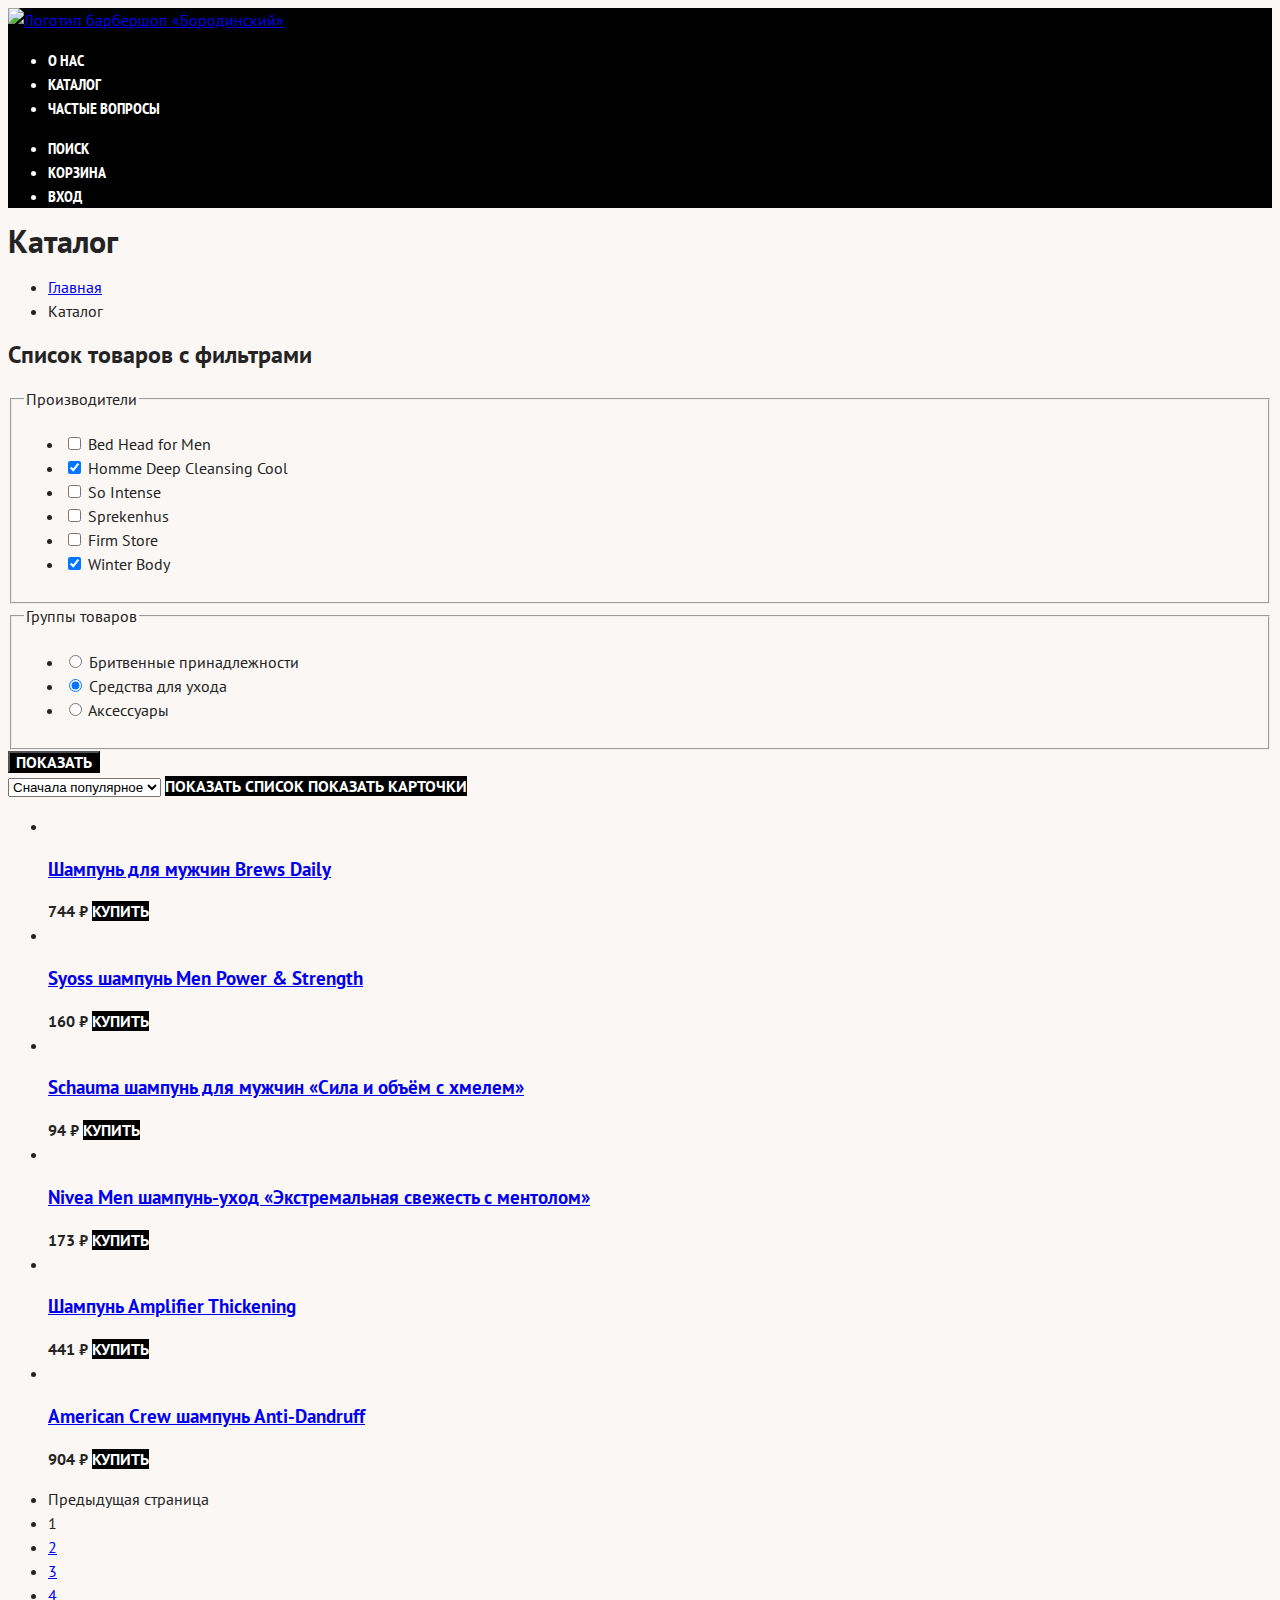
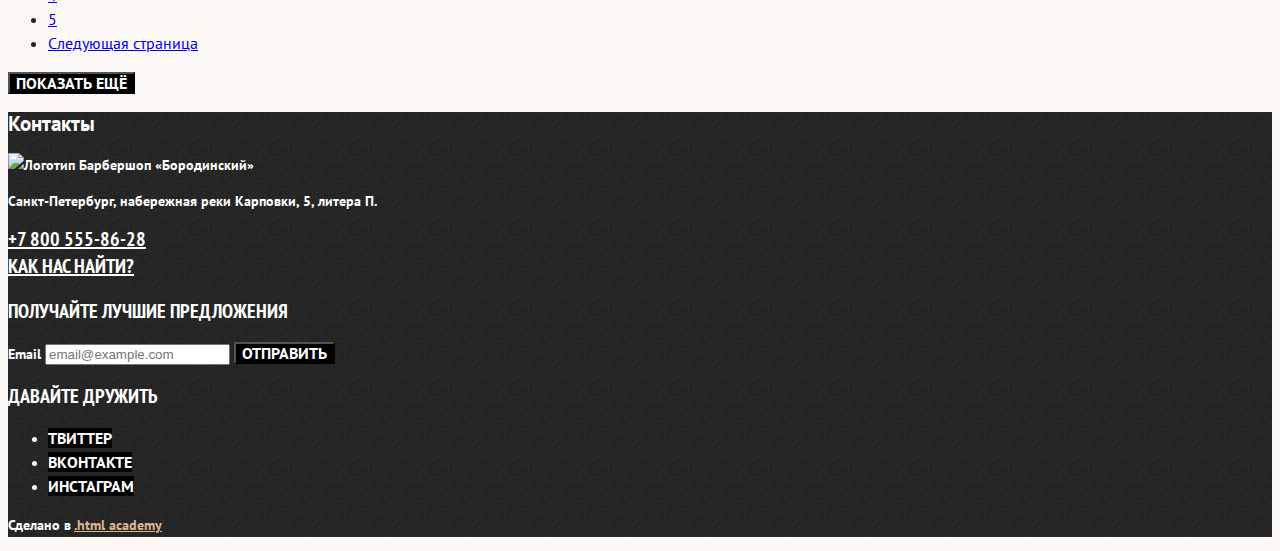
==== catalog.html @ d8ec0ef2 "feat: add fonts, images, styles" ====
<!DOCTYPE html>
<html lang="ru">
  <head>
    <meta charset="UTF-8" />
    <title>Каталог</title>
    <link rel="stylesheet" href="styles/styles.css" />
  </head>
  <body>
    <header class="page-header">
      <nav class="navigation">
        <a class="navigatin-logo" href="index.html">
          <img
            class="page-header-logo"
            src=""
            alt="Логотип барбершоп «Бородинский»"
          />
        </a>
        <ul class="navigation-list">
          <li class="navigation-item">
            <a class="navigation-link" href="about.html">О нас</a>
          </li>
          <li class="navigation-item">
            <a
              class="navigation-link navigation-link-current"
              href="catalog.html"
              >Каталог</a
            >
          </li>
          <li class="navigation-item">
            <a class="navigation-link" href="faq.html">Частые вопросы</a>
          </li>
        </ul>
        <ul class="navigation-list navigation-user">
          <li class="navigation-item">
            <a class="navigation-link" href="#">
              <span class="visually-hidden">Поиск</span>
            </a>
          </li>
          <li class="navigation-item">
            <a class="navigation-link" href="#">
              <span class="visually-hidden">Корзина</span>
            </a>
          </li>
          <li class="navigation-item">
            <a class="navigation-link" href="#">Вход</a>
          </li>
        </ul>
      </nav>
    </header>
    <main class="main-inner">
      <header class="inner-header">
        <h1 class="inner-header-title">Каталог</h1>
        <ul class="breadcrumbs">
          <li class="breadcrumbs-item">
            <a class="breadcrumbs-link" href="index.html">Главная</a>
          </li>
          <li class="breadcrumbs-item">
            <a class="breadcrumbs-link">Каталог</a>
          </li>
        </ul>
      </header>
      <section class="catalog-products">
        <h2 class="visually-hidden">Список товаров с фильтрами</h2>
        <form
          class="catalog-filter"
          action="https://echo.htmlacademy.ru/"
          method="get"
        >
          <fieldset class="catalog-fiter-group">
            <legend class="catalog-filter-title">Производители</legend>
            <ul class="catalog-filter-list">
              <li class="catalog-filter-item">
                <label class="control">
                  <input
                    class="control-input"
                    type="checkbox"
                    name="bed-head-for-men"
                  />
                  Bed Head for Men
                </label>
              </li>
              <li class="catalog-filter-item">
                <label class="control">
                  <input
                    class="control-input"
                    type="checkbox"
                    name="homme-deep-cleansing-cool"
                    checked
                  />
                  Homme Deep Cleansing Cool
                </label>
              </li>
              <li class="catalog-filter-item">
                <label class="control">
                  <input
                    class="control-input"
                    type="checkbox"
                    name="so-intense"
                  />
                  So Intense
                </label>
              </li>
              <li class="catalog-filter-item">
                <label class="control">
                  <input
                    class="control-input"
                    type="checkbox"
                    name="sprekenhus"
                  />
                  Sprekenhus
                </label>
              </li>
              <li class="catalog-filter-item">
                <label class="control">
                  <input
                    class="control-input"
                    type="checkbox"
                    name="firm-storе"
                  />
                  Firm Storе
                </label>
              </li>
              <li class="catalog-filter-item">
                <label class="control">
                  <input
                    class="control-input"
                    type="checkbox"
                    name="winter-body"
                    checked
                  />
                  Winter Body
                </label>
              </li>
            </ul>
          </fieldset>
          <fieldset class="catalog-fiter-group">
            <legend class="catalog-filter-title">Группы товаров</legend>
            <ul class="catalog-filter-list">
              <li class="catalog-filter-item">
                <label class="control">
                  <input
                    class="control-input"
                    type="radio"
                    name="product-group"
                    value="shaving-supplies"
                  />
                  Бритвенные принадлежности
                </label>
              </li>
              <li class="catalog-filter-item">
                <label class="control">
                  <input
                    class="control-input"
                    type="radio"
                    name="product-group"
                    value="care-products"
                    checked
                  />
                  Средства для ухода
                </label>
              </li>
              <li class="catalog-filter-item">
                <label class="control">
                  <input
                    class="control-input"
                    type="radio"
                    name="product-group"
                    value="accessories"
                  />
                  Аксессуары
                </label>
              </li>
            </ul>
          </fieldset>
          <button class="button" type="submit">Показать</button>
        </form>
        <select class="select-control" aria-label="Сортировка">
          <option value="popular">Сначала популярное</option>
          <option value="cheap">Сначала дешёвое</option>
          <option value="expensive">Сначала дорогое</option>
        </select>
        <a class="button button-light" href="#">
          <span class="visually-hidden">Показать список</span>
        </a>
        <a class="button" href="#">
          <span class="visually-hidden">Показать карточки</span>
        </a>
        <ul class="product-list">
          <li class="product-card">
            <a class="product-card-link" href="product.html">
              <img class="product-card-image" src="" alt="" />
              <h3 class="product-card-title">Шампунь для мужчин Brews Daily</h3>
            </a>
            <b class="product-card-price">744 ₽</b>
            <a class="product-card-button button" href="#">Купить</a>
          </li>
          <li class="product-card">
            <a class="product-card-link" href="#">
              <img class="product-card-image" src="" alt="" />
              <h3 class="product-card-title">
                Syoss шампунь Men Power & Strength
              </h3>
            </a>
            <b class="product-card-price">160 ₽</b>
            <a class="product-card-button button" href="#">Купить</a>
          </li>
          <li class="product-card">
            <a class="product-card-link" href="#">
              <img class="product-card-image" src="" alt="" />
              <h3 class="product-card-title">
                Schauma шампунь для мужчин «Сила и объём с хмелем»
              </h3>
            </a>
            <b class="product-card-price">94 ₽</b>
            <a class="product-card-button button" href="#">Купить</a>
          </li>
          <li class="product-card">
            <a class="product-card-link" href="#">
              <img class="product-card-image" src="" alt="" />
              <h3 class="product-card-title">
                Nivea Men шампунь-уход «Экстремальная свежесть с ментолом»
              </h3>
            </a>
            <b class="product-card-price">173 ₽</b>
            <a class="product-card-button button" href="#">Купить</a>
          </li>
          <li class="product-card">
            <a class="product-card-link" href="#">
              <img class="product-card-image" src="" alt="" />
              <h3 class="product-card-title">Шампунь Amplifier Thickening</h3>
            </a>
            <b class="product-card-price">441 ₽</b>
            <a class="product-card-button button" href="#">Купить</a>
          </li>
          <li class="product-card">
            <a class="product-card-link" href="#">
              <img class="product-card-image" src="" alt="" />
              <h3 class="product-card-title">
                American Crew шампунь Anti-Dandruff
              </h3>
            </a>
            <b class="product-card-price">904 ₽</b>
            <a class="product-card-button button" href="#">Купить</a>
          </li>
        </ul>
        <ul class="pagination">
          <li class="pagination-item">
            <a class="pagination-link pagination-prev pagination-disabled">
              <span class="visually-hidden">Предыдущая страница</span>
            </a>
          </li>
          <li class="pagination-item">
            <a class="pagination-link pagination-current">1</a>
          </li>
          <li class="pagination-item">
            <a class="pagination-link" href="#">2</a>
          </li>
          <li class="pagination-item">
            <a class="pagination-link" href="#">3</a>
          </li>
          <li class="pagination-item">
            <a class="pagination-link" href="#">4</a>
          </li>
          <li class="pagination-item">
            <a class="pagination-link" href="#">5</a>
          </li>
          <li class="pagination-item">
            <a class="pagination-link pagination-next" href="#">
              <span class="visually-hidden">Следующая страница</span>
            </a>
          </li>
        </ul>
        <button class="button pagination-show-more" type="button">
          Показать ещё
        </button>
      </section>
    </main>
    <footer class="page-footer">
      <section class="footer-contacts">
        <h2 class="visually-hidden">Контакты</h2>
        <img
          class="footer-contacts-logo"
          src=""
          alt="Логотип Барбершоп «Бородинский»"
        />
        <address class="footer-contacts-address">
          <p class="about-text">
            Санкт-Петербург, набережная реки Карповки, 5, литера П.
          </p>
          <a class="footer-contacts-address-phone" href="tel:+78005558628"
            >+7 800 555-86-28</a
          >
        </address>
        <a class="footer-contacts-map-link" href="#">Как нас найти?</a>
      </section>
      <section class="newsletter">
        <h2 class="page-footer-title">Получайте лучшие предложения</h2>
        <form
          class="newsletter-form"
          action="https://echo.htmlacademy.ru/"
          method="post"
        >
          <label for="newsletter-email">Email</label>
          <input
            class="field"
            placeholder="email@example.com"
            type="email"
            name="newsletter-email"
            id="newsletter-email"
            required
          />
          <button class="button newsletter-button" type="submit">
            <span class="visually-hidden">Отправить</span>
          </button>
        </form>
      </section>
      <section class="footer-social">
        <h2 class="page-footer-title">Давайте дружить</h2>
        <ul class="footer-social-list">
          <li class="footer-social-item">
            <a class="button" href="#">
              <span class="visually-hidden">Твиттер</span>
            </a>
          </li>
          <li class="footer-social-item">
            <a class="button" href="#">
              <span class="visually-hidden">ВКонтакте</span>
            </a>
          </li>
          <li class="footer-social-item">
            <a class="button" href="#">
              <span class="visually-hidden">Инстаграм</span>
            </a>
          </li>
        </ul>
        <p class="about-text">
          Сделано в
          <a class="htmlacademy-link" href="https://htmlacademy.ru/"
            >.html academy</a
          >
        </p>
      </section>
    </footer>
  </body>
</html>
---- styles/styles.css ----
@font-face {
    font-family: "PT Sans";
    font-style: normal;
    font-weight: 400;
    src: url(../fonts/PTSans-Regular.woff2) format(woff2);
    font-display: swap;
}

@font-face {
    font-family: "PT Sans";
    font-style: normal;
    font-weight: 700;
    src: url(../fonts/PTSans-Bold.woff2) format(woff2);
    font-display: swap;
}

@font-face {
    font-family: "PT Sans";
    font-style: italic;
    font-weight: 400;
    src: url(../fonts/PTSans-Italic.woff2) format(woff2);
    font-display: swap;
}

@font-face {
    font-family: "PT Sans";
    font-style: italic;
    font-weight: 700;
    src: url(../fonts/PTSans-BoldItalic.woff2) format(woff2);
    font-display: swap;
}

@font-face {
    font-family: "PT Sans Narrow";
    font-style: normal;
    font-weight: 700;
    src: url(../fonts/PTSans-NarrowBold.woff2) format(woff2);
    font-display: swap;
}

body {
    font-family: "PT Sans", sans-serif;
    font-size: 16px;
    line-height: 24px;
    color: #242424;
    background-color: #fbf7f4;
}

.button {
    font-family: "PT Sans", sans-serif;
    font-size: 16px;
    line-height: 16px;
    font-weight: 700;
    text-align: center;
    color: #ffffff;
    background-color: #000000;
    text-decoration: none;
    text-transform: uppercase;
}

/* Pages */

.page-header {
    color: #ffffff;
    background-color: #000000;
}

.navigation-link {
    font-family: "PT Sans Narrow", sans-serif;
    line-height: 22px;
    font-weight: 700;
    text-align: center;
    color: #ffffff;
    background-color: #000000;
    text-decoration: none;
    text-transform: uppercase;
}

.main-index {
    color: #ffffff;
    background-color: #000000;
    background-image: url(../images/index-bg.jpg);
    background-size: 100% auto;
    background-repeat: no-repeat;
}

/* List */
.advantages-list {
    text-align: center;
}

/* Title */
.advantages-title {
    font-family: "PT Sans Narrow", sans-serif;
    font-size: 32px;
    line-height: 35px;
    text-transform: uppercase;
}

/* Index-columns */
.index-columns {
    color: #242424;
    background-color: #fbf7f4;
    background-image: url(../images/bg-noisy.png);
}

/* Services */
.services {
    font-family: "PT Sans Narrow", sans-serif;
    text-transform: uppercase;
}

/* Title */
.services-title {
    font-size: 32px;
    line-height: 35px;
    font-weight: 700;
}

/* Price */
.services-list {
    font-size: 20px;
    line-height: 28px;
    font-weight: 700;
}

.services-price{
    color: #af7842;
}

/* Gallery */
/* Title */
.gallery-title {
    font-family: "PT Sans Narrow", sans-serif;
    font-size: 32px;
    line-height: 35px;
    font-weight: 700;
    text-transform: uppercase;
}

/* Contacts */
.contacts {
    font-weight: 700;
}

.contacts-title {
    font-family: "PT Sans Narrow", sans-serif;
    font-size: 32px;
    line-height: 35px;
    font-weight: 700;
    text-transform: uppercase;
}

.contacts-address {
    font-style: normal
}

/* Subtitle */
.contacts-subtitle {
    font-family: "PT Sans Narrow", sans-serif;
    font-size: 20px;
    line-height: 28px;
    text-transform: uppercase;
    color: #af7842;
}

/* Phone */
.contacts-phone {
    font-family: "PT Sans Narrow", sans-serif;
    font-size: 24px;
    line-height: 29px;
    text-decoration-line: underline;
    text-transform: uppercase;
    color: #242424;

}

/* Appointment */
/* Title */
.appointment-title {
    font-family: "PT Sans Narrow", sans-serif;
    font-weight: 32px;
    line-height: 35px;
    font-weight: 700;
    text-transform: uppercase;
}

/* List */
.appointment-form {
    color: #595959;
}

/* Label */
.form-label {
    line-height: 24px;
    font-weight: 700;
    text-transform: uppercase;
}

/* Page-footer */
.page-footer {
    font-size: 14px;
    font-weight: 700;
    color: #ffffff;
    background-color: #242424;
    background-image: url(../images/bg-noisy.png);
    background-repeat: repeat;
}

.page-footer a {
    color: #ffffff;
}

.page-footer .htmlacademy-link {
    font-size: 14px;
    color: #dbb590;
}

.page-footer-title {
    font-family: "PT Sans Narrow", sans-serif;
    font-size: 20px;
    line-height: 28px;
    font-weight: 700;
    color: #ffffff;
    text-transform: uppercase;

}

.footer-contacts-address {
    font-style: normal;
  }
  
.footer-contacts-address p {
    font-size: 14px;
    line-height: 20px;
    font-weight: 700;
    color: #ffffff;
  }

.footer-contacts-address-phone {
    font-family: "PT Sans Narrow", sans-serif;
    font-size: 20px;
    line-height: 28px;
    font-weight: 700;
    color: #ffffff;
    text-decoration: underline;
    text-transform: uppercase;

}

.footer-contacts-map-link {
    font-family: "PT Sans Narrow", sans-serif;
    font-size: 20px;
    line-height: 26px;
    font-weight: 700;
    color: #ffffff;
    text-decoration: underline;
    text-transform: uppercase;
  }
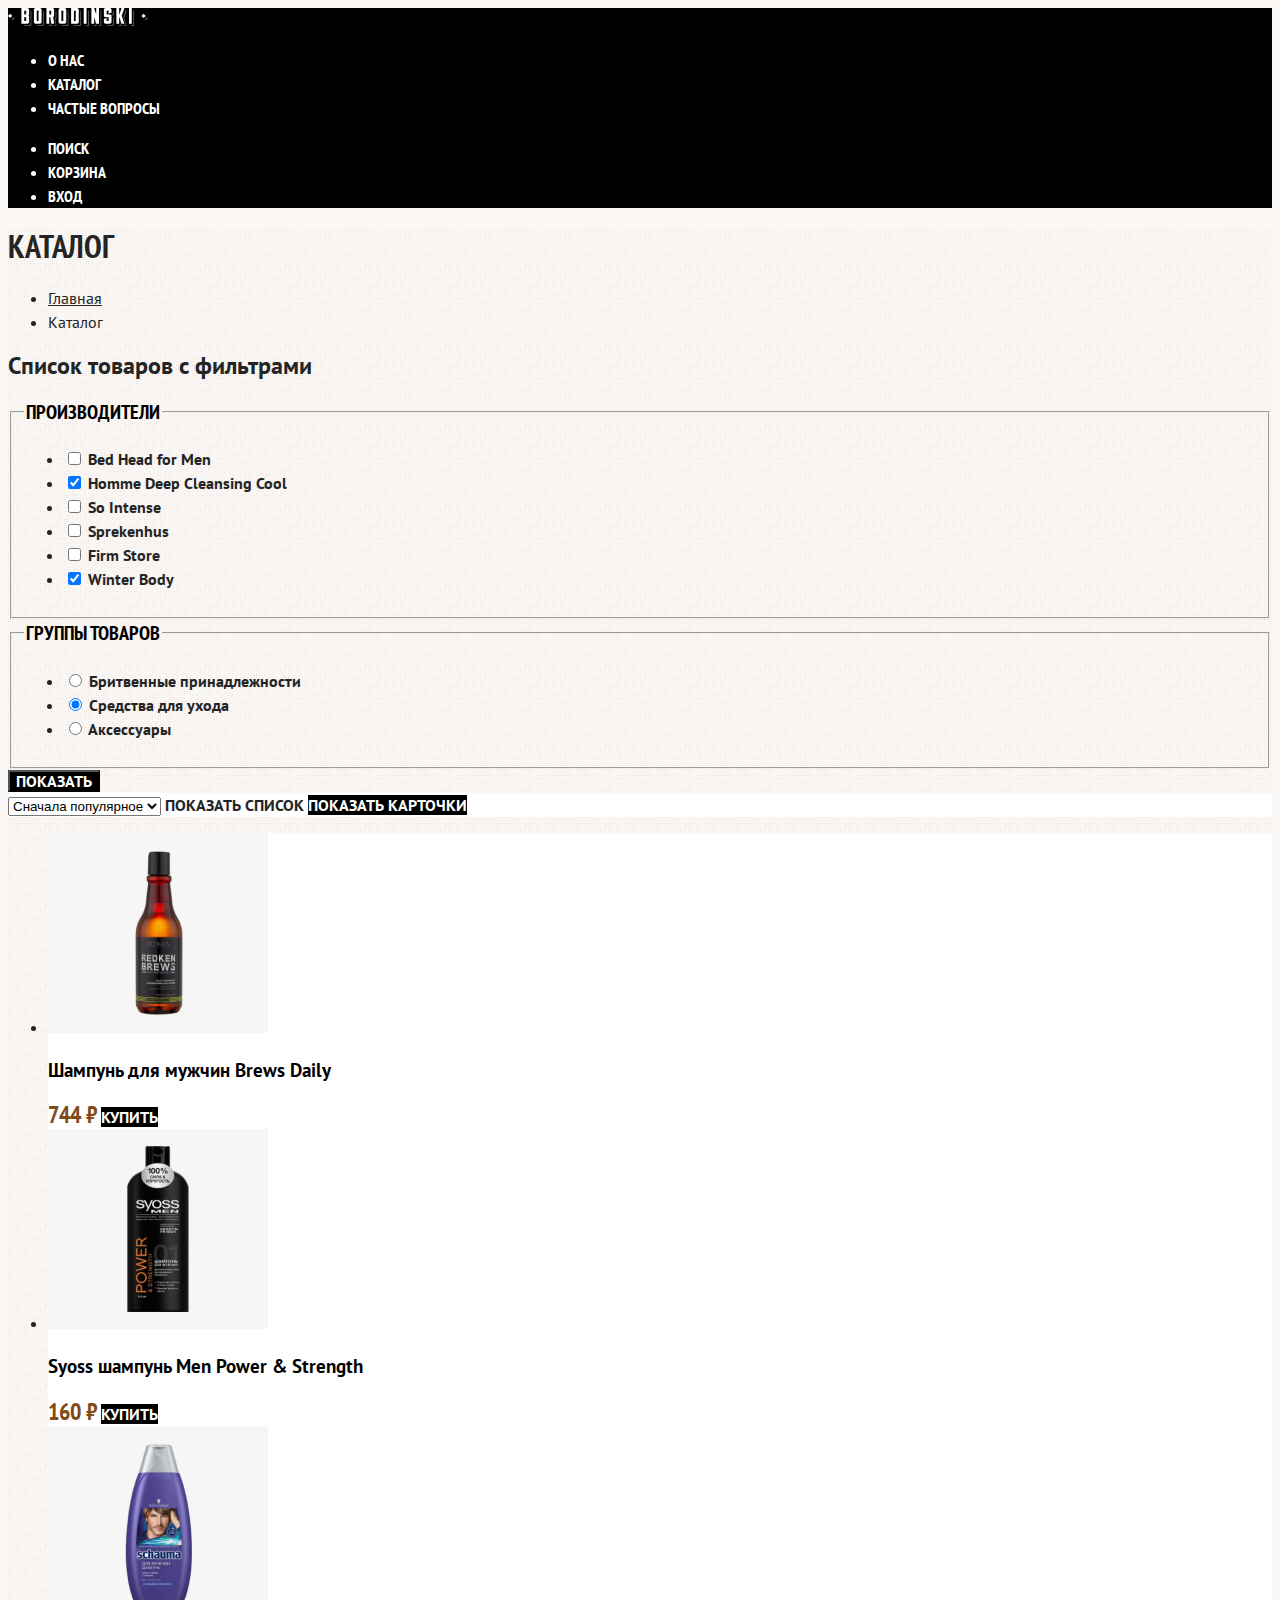
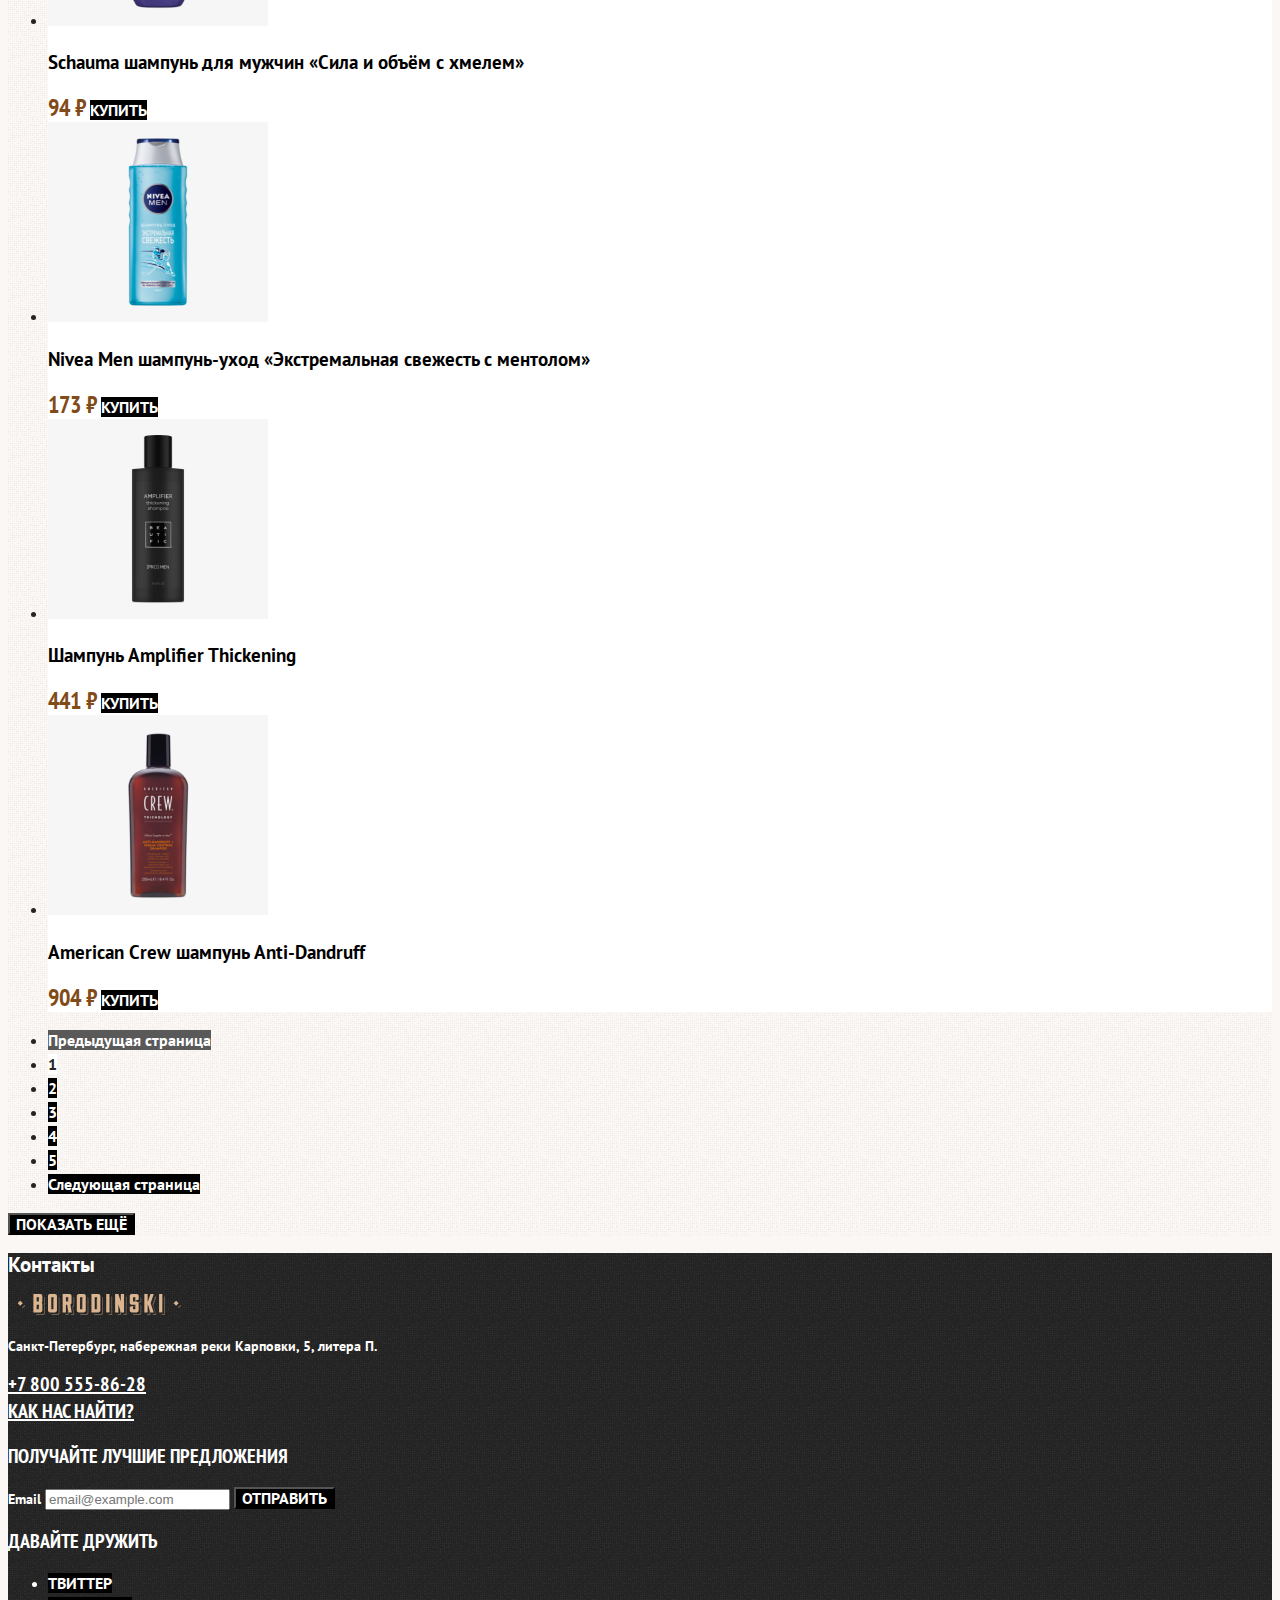
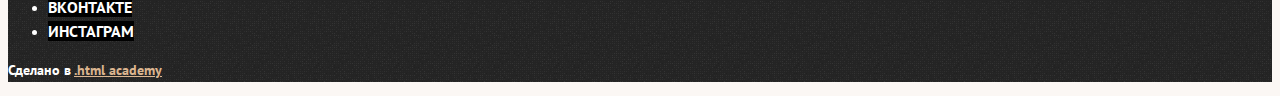
==== commit 58f01a19: "feat: add css to catalog" ====
--- a/catalog.html
+++ b/catalog.html
@@ -11,8 +11,10 @@
         <a class="navigatin-logo" href="index.html">
           <img
             class="page-header-logo"
-            src=""
             alt="Логотип барбершоп «Бородинский»"
+            src="images/logo.svg"
+            width="140"
+            height="18"
           />
         </a>
         <ul class="navigation-list">
@@ -23,8 +25,9 @@
             <a
               class="navigation-link navigation-link-current"
               href="catalog.html"
-              >Каталог</a
             >
+              Каталог
+            </a>
           </li>
           <li class="navigation-item">
             <a class="navigation-link" href="faq.html">Частые вопросы</a>
@@ -47,7 +50,9 @@
         </ul>
       </nav>
     </header>
+
     <main class="main-inner">
+      <!-- Шапка -->
       <header class="inner-header">
         <h1 class="inner-header-title">Каталог</h1>
         <ul class="breadcrumbs">
@@ -59,8 +64,10 @@
           </li>
         </ul>
       </header>
+
       <section class="catalog-products">
         <h2 class="visually-hidden">Список товаров с фильтрами</h2>
+        <!-- Фильтрация -->
         <form
           class="catalog-filter"
           action="https://echo.htmlacademy.ru/"
@@ -70,7 +77,7 @@
             <legend class="catalog-filter-title">Производители</legend>
             <ul class="catalog-filter-list">
               <li class="catalog-filter-item">
-                <label class="control">
+                <label class="control-label">
                   <input
                     class="control-input"
                     type="checkbox"
@@ -80,7 +87,7 @@
                 </label>
               </li>
               <li class="catalog-filter-item">
-                <label class="control">
+                <label class="control-label">
                   <input
                     class="control-input"
                     type="checkbox"
@@ -91,7 +98,7 @@
                 </label>
               </li>
               <li class="catalog-filter-item">
-                <label class="control">
+                <label class="control-label">
                   <input
                     class="control-input"
                     type="checkbox"
@@ -101,7 +108,7 @@
                 </label>
               </li>
               <li class="catalog-filter-item">
-                <label class="control">
+                <label class="control-label">
                   <input
                     class="control-input"
                     type="checkbox"
@@ -111,7 +118,7 @@
                 </label>
               </li>
               <li class="catalog-filter-item">
-                <label class="control">
+                <label class="control-label">
                   <input
                     class="control-input"
                     type="checkbox"
@@ -121,7 +128,7 @@
                 </label>
               </li>
               <li class="catalog-filter-item">
-                <label class="control">
+                <label class="control-label">
                   <input
                     class="control-input"
                     type="checkbox"
@@ -137,7 +144,7 @@
             <legend class="catalog-filter-title">Группы товаров</legend>
             <ul class="catalog-filter-list">
               <li class="catalog-filter-item">
-                <label class="control">
+                <label class="control-label">
                   <input
                     class="control-input"
                     type="radio"
@@ -148,7 +155,7 @@
                 </label>
               </li>
               <li class="catalog-filter-item">
-                <label class="control">
+                <label class="control-label">
                   <input
                     class="control-input"
                     type="radio"
@@ -160,7 +167,7 @@
                 </label>
               </li>
               <li class="catalog-filter-item">
-                <label class="control">
+                <label class="control-label">
                   <input
                     class="control-input"
                     type="radio"
@@ -174,21 +181,33 @@
           </fieldset>
           <button class="button" type="submit">Показать</button>
         </form>
-        <select class="select-control" aria-label="Сортировка">
-          <option value="popular">Сначала популярное</option>
-          <option value="cheap">Сначала дешёвое</option>
-          <option value="expensive">Сначала дорогое</option>
-        </select>
-        <a class="button button-light" href="#">
-          <span class="visually-hidden">Показать список</span>
-        </a>
-        <a class="button" href="#">
-          <span class="visually-hidden">Показать карточки</span>
-        </a>
+
+        <!-- Сортировка -->
+        <div class="sorting-container">
+          <select class="select-control" aria-label="Сортировка">
+            <option value="popular">Сначала популярное</option>
+            <option value="cheap">Сначала дешёвое</option>
+            <option value="expensive">Сначала дорогое</option>
+          </select>
+          <a class="button button-light" href="#">
+            <span class="visually-hidden">Показать список</span>
+          </a>
+          <a class="button" href="#">
+            <span class="visually-hidden">Показать карточки</span>
+          </a>
+        </div>
+
+        <!-- Список товаров -->
         <ul class="product-list">
           <li class="product-card">
             <a class="product-card-link" href="product.html">
-              <img class="product-card-image" src="" alt="" />
+              <img
+                class="product-card-image"
+                src="images/catalog/1.jpg"
+                width="220"
+                height="200"
+                alt=""
+              />
               <h3 class="product-card-title">Шампунь для мужчин Brews Daily</h3>
             </a>
             <b class="product-card-price">744 ₽</b>
@@ -196,7 +215,13 @@
           </li>
           <li class="product-card">
             <a class="product-card-link" href="#">
-              <img class="product-card-image" src="" alt="" />
+              <img
+                class="product-card-image"
+                src="images/catalog/2.jpg"
+                width="220"
+                height="200"
+                alt=""
+              />
               <h3 class="product-card-title">
                 Syoss шампунь Men Power & Strength
               </h3>
@@ -206,7 +231,13 @@
           </li>
           <li class="product-card">
             <a class="product-card-link" href="#">
-              <img class="product-card-image" src="" alt="" />
+              <img
+                class="product-card-image"
+                src="images/catalog/3.jpg"
+                width="220"
+                height="200"
+                alt=""
+              />
               <h3 class="product-card-title">
                 Schauma шампунь для мужчин «Сила и объём с хмелем»
               </h3>
@@ -216,7 +247,13 @@
           </li>
           <li class="product-card">
             <a class="product-card-link" href="#">
-              <img class="product-card-image" src="" alt="" />
+              <img
+                class="product-card-image"
+                src="images/catalog/4.jpg"
+                width="220"
+                height="200"
+                alt=""
+              />
               <h3 class="product-card-title">
                 Nivea Men шампунь-уход «Экстремальная свежесть с ментолом»
               </h3>
@@ -226,7 +263,13 @@
           </li>
           <li class="product-card">
             <a class="product-card-link" href="#">
-              <img class="product-card-image" src="" alt="" />
+              <img
+                class="product-card-image"
+                src="images/catalog/5.jpg"
+                width="220"
+                height="200"
+                alt=""
+              />
               <h3 class="product-card-title">Шампунь Amplifier Thickening</h3>
             </a>
             <b class="product-card-price">441 ₽</b>
@@ -234,7 +277,13 @@
           </li>
           <li class="product-card">
             <a class="product-card-link" href="#">
-              <img class="product-card-image" src="" alt="" />
+              <img
+                class="product-card-image"
+                src="images/catalog/6.jpg"
+                width="220"
+                height="200"
+                alt=""
+              />
               <h3 class="product-card-title">
                 American Crew шампунь Anti-Dandruff
               </h3>
@@ -243,6 +292,8 @@
             <a class="product-card-button button" href="#">Купить</a>
           </li>
         </ul>
+
+        <!-- Пагинация -->
         <ul class="pagination">
           <li class="pagination-item">
             <a class="pagination-link pagination-prev pagination-disabled">
@@ -280,16 +331,18 @@
         <h2 class="visually-hidden">Контакты</h2>
         <img
           class="footer-contacts-logo"
-          src=""
+          src="images/logo-footer.svg"
           alt="Логотип Барбершоп «Бородинский»"
+          width="183"
+          height="21"
         />
         <address class="footer-contacts-address">
           <p class="about-text">
             Санкт-Петербург, набережная реки Карповки, 5, литера П.
           </p>
-          <a class="footer-contacts-address-phone" href="tel:+78005558628"
-            >+7 800 555-86-28</a
-          >
+          <a class="footer-contacts-address-phone" href="tel:+78005558628">
+            +7 800 555-86-28
+          </a>
         </address>
         <a class="footer-contacts-map-link" href="#">Как нас найти?</a>
       </section>
@@ -335,9 +388,9 @@
         </ul>
         <p class="about-text">
           Сделано в
-          <a class="htmlacademy-link" href="https://htmlacademy.ru/"
-            >.html academy</a
-          >
+          <a class="htmlacademy-link" href="https://htmlacademy.ru/">
+            .html academy
+          </a>
         </p>
       </section>
     </footer>
--- a/styles/styles.css
+++ b/styles/styles.css
@@ -58,6 +58,12 @@
     text-transform: uppercase;
 }
 
+/* Light */
+.button-light {
+    color: #242424;
+    background-color: #ffffff;
+}
+
 /* Pages */
 
 .page-header {
@@ -82,6 +88,12 @@
     background-image: url(../images/index-bg.jpg);
     background-size: 100% auto;
     background-repeat: no-repeat;
+}
+
+.main-inner {
+    color: #242424;
+    background-color: #fbf7f4;
+    background-image: url(../images/bg-noisy.png);
 }
 
 /* List */
@@ -258,4 +270,81 @@
     text-transform: uppercase;
   }
   
-  +/* Catalog */
+.inner-header-title {
+    font-family: "PT Sans Narrow", sans-serif;
+    font-size: 32px;
+    line-height: 35px;
+    font-weight: 700;
+    text-transform: uppercase;
+}
+
+/* Breadcrumbs */
+.breadcrumbs {
+    color: #242424;
+}
+
+/* Link */
+.breadcrumbs-link {
+    color: inherit;
+}
+
+/* Title */
+.catalog-filter-title {
+    font-family: "PT Sans Narrow", sans-serif;
+    font-size: 20px;
+    line-height: 28px;
+    font-weight: 700;
+    color: #000000;
+    text-transform: uppercase;
+}
+
+/* Label */
+.control-label {
+    font-weight: 700;
+}
+
+.sorting-container {
+    color: #000000;
+    background-color: #ffffff;
+}
+
+/* Product card*/
+.product-card {
+    background-color: #ffffff;
+}
+
+.product-card-link {
+    text-decoration: none;
+}
+
+.product-card-title {
+    font-weight: 700;
+    color: #000000;
+}
+
+.product-card-price {
+    font-family: "PT Sans Narrow", sans-serif;
+    font-size: 24px;
+    line-height: 29px;
+    font-weight: 700;
+    color: #814b18;
+    text-transform: uppercase;
+}
+
+.pagination-link {
+    color: #ffffff;
+    background-color: #000000;
+    text-decoration: none;
+    line-height: 16px;
+    font-weight: 700;
+}
+
+.pagination-current {
+    color: #242424;
+    background-color: #ffffff;
+}
+
+.pagination-disabled {
+    background-color: #595959;
+}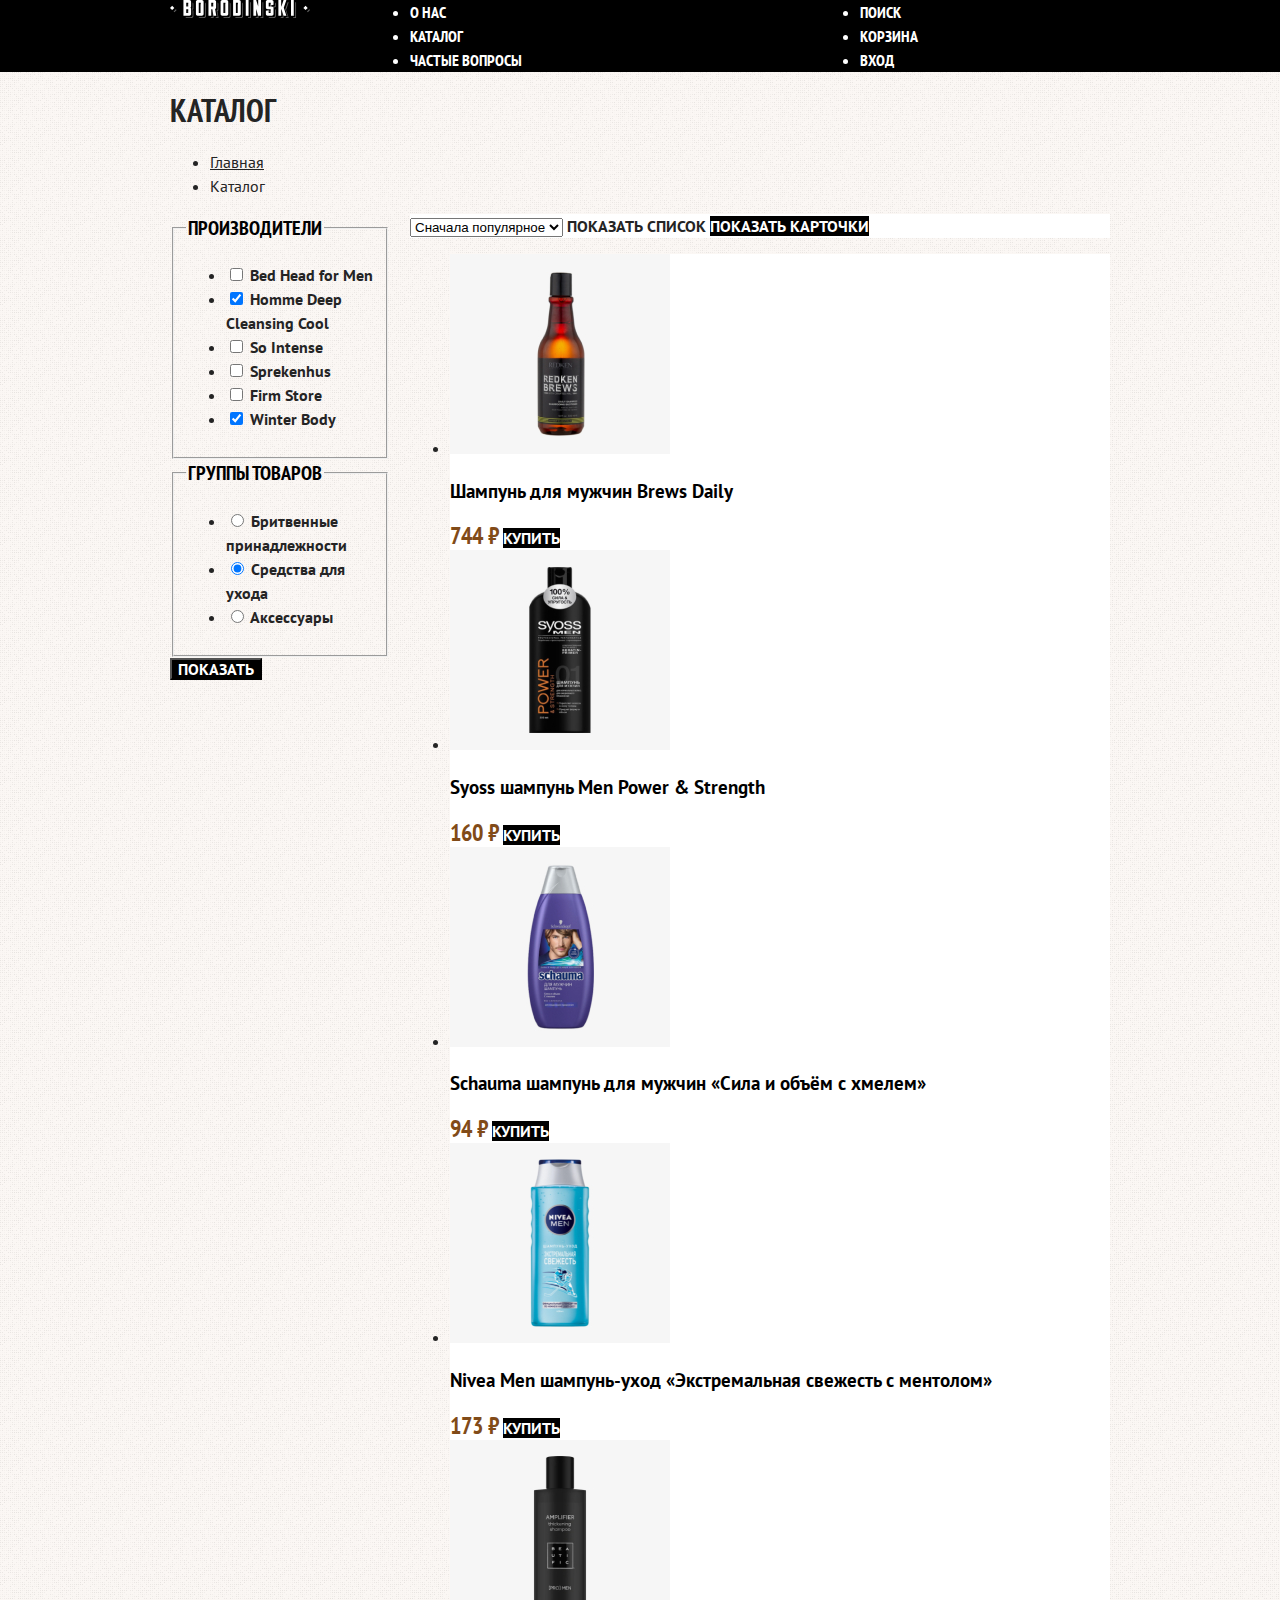
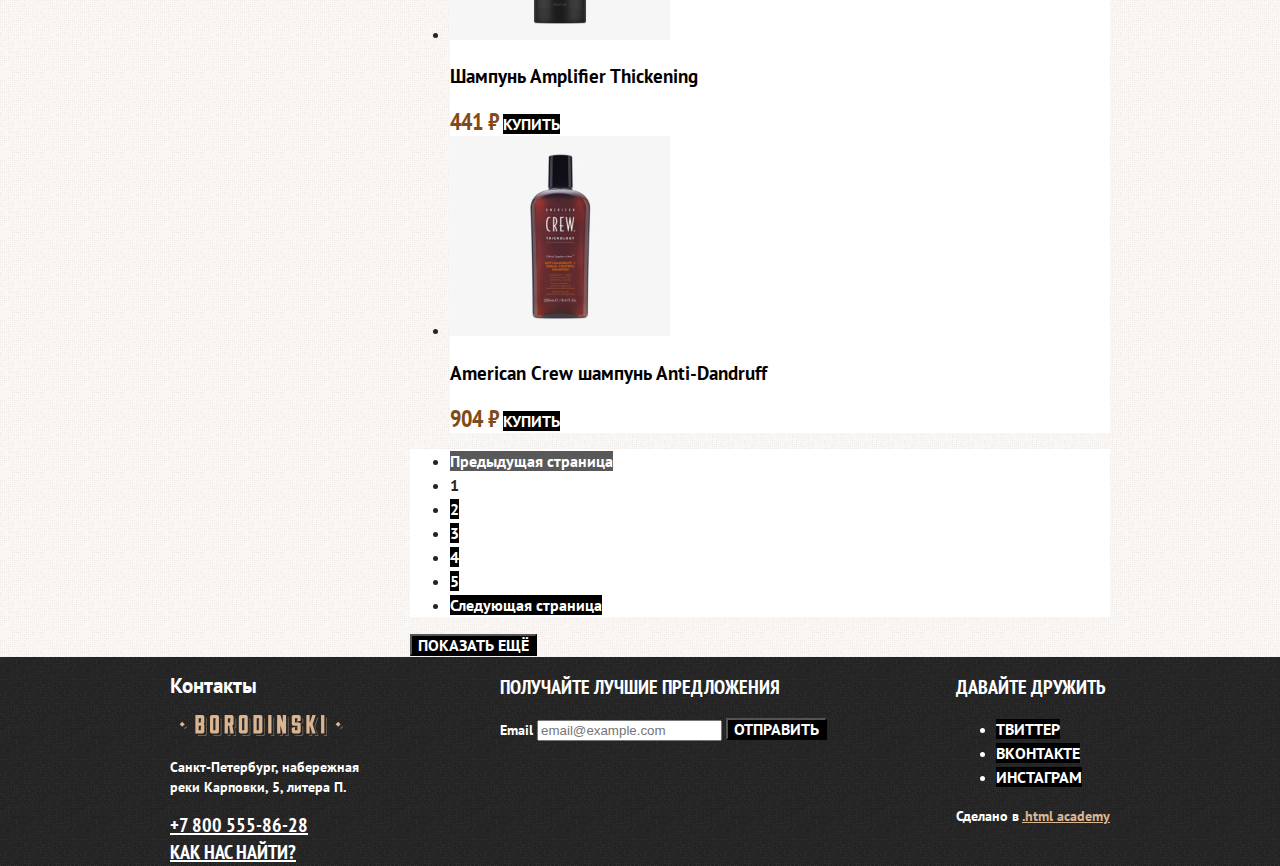
==== commit aaff1fd2: "feat: add flex layout to catalog" ====
--- a/catalog.html
+++ b/catalog.html
@@ -8,7 +8,7 @@
   <body>
     <header class="page-header">
       <nav class="navigation">
-        <a class="navigatin-logo" href="index.html">
+        <a class="navigation-logo" href="index.html">
           <img
             class="page-header-logo"
             alt="Логотип барбершоп «Бородинский»"
@@ -51,348 +51,359 @@
       </nav>
     </header>
 
-    <main class="main-inner">
-      <!-- Шапка -->
-      <header class="inner-header">
-        <h1 class="inner-header-title">Каталог</h1>
-        <ul class="breadcrumbs">
-          <li class="breadcrumbs-item">
-            <a class="breadcrumbs-link" href="index.html">Главная</a>
-          </li>
-          <li class="breadcrumbs-item">
-            <a class="breadcrumbs-link">Каталог</a>
-          </li>
-        </ul>
-      </header>
-
-      <section class="catalog-products">
-        <h2 class="visually-hidden">Список товаров с фильтрами</h2>
-        <!-- Фильтрация -->
-        <form
-          class="catalog-filter"
-          action="https://echo.htmlacademy.ru/"
-          method="get"
-        >
-          <fieldset class="catalog-fiter-group">
-            <legend class="catalog-filter-title">Производители</legend>
-            <ul class="catalog-filter-list">
-              <li class="catalog-filter-item">
-                <label class="control-label">
-                  <input
-                    class="control-input"
-                    type="checkbox"
-                    name="bed-head-for-men"
-                  />
-                  Bed Head for Men
-                </label>
-              </li>
-              <li class="catalog-filter-item">
-                <label class="control-label">
-                  <input
-                    class="control-input"
-                    type="checkbox"
-                    name="homme-deep-cleansing-cool"
-                    checked
-                  />
-                  Homme Deep Cleansing Cool
-                </label>
-              </li>
-              <li class="catalog-filter-item">
-                <label class="control-label">
-                  <input
-                    class="control-input"
-                    type="checkbox"
-                    name="so-intense"
-                  />
-                  So Intense
-                </label>
-              </li>
-              <li class="catalog-filter-item">
-                <label class="control-label">
-                  <input
-                    class="control-input"
-                    type="checkbox"
-                    name="sprekenhus"
-                  />
-                  Sprekenhus
-                </label>
-              </li>
-              <li class="catalog-filter-item">
-                <label class="control-label">
-                  <input
-                    class="control-input"
-                    type="checkbox"
-                    name="firm-storе"
-                  />
-                  Firm Storе
-                </label>
-              </li>
-              <li class="catalog-filter-item">
-                <label class="control-label">
-                  <input
-                    class="control-input"
-                    type="checkbox"
-                    name="winter-body"
-                    checked
-                  />
-                  Winter Body
-                </label>
+    <main class="main-inner main-container">
+      <div class="page-container">
+        <!-- Шапка -->
+        <header class="inner-header">
+          <h1 class="inner-header-title">Каталог</h1>
+          <ul class="breadcrumbs">
+            <li class="breadcrumbs-item">
+              <a class="breadcrumbs-link" href="index.html">Главная</a>
+            </li>
+            <li class="breadcrumbs-item">
+              <a class="breadcrumbs-link">Каталог</a>
+            </li>
+          </ul>
+        </header>
+
+        <section class="catalog-products">
+          <h2 class="visually-hidden" hidden>Список товаров с фильтрами</h2>
+          <!-- Фильтрация -->
+          <form
+            class="catalog-filter"
+            action="https://echo.htmlacademy.ru/"
+            method="get"
+          >
+            <fieldset class="catalog-fiter-group">
+              <legend class="catalog-filter-title">Производители</legend>
+              <ul class="catalog-filter-list">
+                <li class="catalog-filter-item">
+                  <label class="control-label">
+                    <input
+                      class="control-input"
+                      type="checkbox"
+                      name="bed-head-for-men"
+                    />
+                    Bed Head for Men
+                  </label>
+                </li>
+                <li class="catalog-filter-item">
+                  <label class="control-label">
+                    <input
+                      class="control-input"
+                      type="checkbox"
+                      name="homme-deep-cleansing-cool"
+                      checked
+                    />
+                    Homme Deep Cleansing Cool
+                  </label>
+                </li>
+                <li class="catalog-filter-item">
+                  <label class="control-label">
+                    <input
+                      class="control-input"
+                      type="checkbox"
+                      name="so-intense"
+                    />
+                    So Intense
+                  </label>
+                </li>
+                <li class="catalog-filter-item">
+                  <label class="control-label">
+                    <input
+                      class="control-input"
+                      type="checkbox"
+                      name="sprekenhus"
+                    />
+                    Sprekenhus
+                  </label>
+                </li>
+                <li class="catalog-filter-item">
+                  <label class="control-label">
+                    <input
+                      class="control-input"
+                      type="checkbox"
+                      name="firm-storе"
+                    />
+                    Firm Storе
+                  </label>
+                </li>
+                <li class="catalog-filter-item">
+                  <label class="control-label">
+                    <input
+                      class="control-input"
+                      type="checkbox"
+                      name="winter-body"
+                      checked
+                    />
+                    Winter Body
+                  </label>
+                </li>
+              </ul>
+            </fieldset>
+            <fieldset class="catalog-fiter-group">
+              <legend class="catalog-filter-title">Группы товаров</legend>
+              <ul class="catalog-filter-list">
+                <li class="catalog-filter-item">
+                  <label class="control-label">
+                    <input
+                      class="control-input"
+                      type="radio"
+                      name="product-group"
+                      value="shaving-supplies"
+                    />
+                    Бритвенные принадлежности
+                  </label>
+                </li>
+                <li class="catalog-filter-item">
+                  <label class="control-label">
+                    <input
+                      class="control-input"
+                      type="radio"
+                      name="product-group"
+                      value="care-products"
+                      checked
+                    />
+                    Средства для ухода
+                  </label>
+                </li>
+                <li class="catalog-filter-item">
+                  <label class="control-label">
+                    <input
+                      class="control-input"
+                      type="radio"
+                      name="product-group"
+                      value="accessories"
+                    />
+                    Аксессуары
+                  </label>
+                </li>
+              </ul>
+            </fieldset>
+            <button class="button" type="submit">Показать</button>
+          </form>
+
+          <div class="catalog-right-column">
+            <!-- Сортировка -->
+            <div class="sorting-container">
+              <select class="select-control" aria-label="Сортировка">
+                <option value="popular">Сначала популярное</option>
+                <option value="cheap">Сначала дешёвое</option>
+                <option value="expensive">Сначала дорогое</option>
+              </select>
+              <a class="button button-light" href="#">
+                <span class="visually-hidden">Показать список</span>
+              </a>
+              <a class="button" href="#">
+                <span class="visually-hidden">Показать карточки</span>
+              </a>
+            </div>
+
+            <!-- Список товаров -->
+            <ul class="product-list">
+              <li class="product-card">
+                <a class="product-card-link" href="product.html">
+                  <img
+                    class="product-card-image"
+                    src="images/catalog/1.jpg"
+                    width="220"
+                    height="200"
+                    alt=""
+                  />
+                  <h3 class="product-card-title">
+                    Шампунь для мужчин Brews Daily
+                  </h3>
+                </a>
+                <b class="product-card-price">744 ₽</b>
+                <a class="product-card-button button" href="#">Купить</a>
+              </li>
+              <li class="product-card">
+                <a class="product-card-link" href="#">
+                  <img
+                    class="product-card-image"
+                    src="images/catalog/2.jpg"
+                    width="220"
+                    height="200"
+                    alt=""
+                  />
+                  <h3 class="product-card-title">
+                    Syoss шампунь Men Power & Strength
+                  </h3>
+                </a>
+                <b class="product-card-price">160 ₽</b>
+                <a class="product-card-button button" href="#">Купить</a>
+              </li>
+              <li class="product-card">
+                <a class="product-card-link" href="#">
+                  <img
+                    class="product-card-image"
+                    src="images/catalog/3.jpg"
+                    width="220"
+                    height="200"
+                    alt=""
+                  />
+                  <h3 class="product-card-title">
+                    Schauma шампунь для мужчин «Сила и объём с хмелем»
+                  </h3>
+                </a>
+                <b class="product-card-price">94 ₽</b>
+                <a class="product-card-button button" href="#">Купить</a>
+              </li>
+              <li class="product-card">
+                <a class="product-card-link" href="#">
+                  <img
+                    class="product-card-image"
+                    src="images/catalog/4.jpg"
+                    width="220"
+                    height="200"
+                    alt=""
+                  />
+                  <h3 class="product-card-title">
+                    Nivea Men шампунь-уход «Экстремальная свежесть с ментолом»
+                  </h3>
+                </a>
+                <b class="product-card-price">173 ₽</b>
+                <a class="product-card-button button" href="#">Купить</a>
+              </li>
+              <li class="product-card">
+                <a class="product-card-link" href="#">
+                  <img
+                    class="product-card-image"
+                    src="images/catalog/5.jpg"
+                    width="220"
+                    height="200"
+                    alt=""
+                  />
+                  <h3 class="product-card-title">
+                    Шампунь Amplifier Thickening
+                  </h3>
+                </a>
+                <b class="product-card-price">441 ₽</b>
+                <a class="product-card-button button" href="#">Купить</a>
+              </li>
+              <li class="product-card">
+                <a class="product-card-link" href="#">
+                  <img
+                    class="product-card-image"
+                    src="images/catalog/6.jpg"
+                    width="220"
+                    height="200"
+                    alt=""
+                  />
+                  <h3 class="product-card-title">
+                    American Crew шампунь Anti-Dandruff
+                  </h3>
+                </a>
+                <b class="product-card-price">904 ₽</b>
+                <a class="product-card-button button" href="#">Купить</a>
               </li>
             </ul>
-          </fieldset>
-          <fieldset class="catalog-fiter-group">
-            <legend class="catalog-filter-title">Группы товаров</legend>
-            <ul class="catalog-filter-list">
-              <li class="catalog-filter-item">
-                <label class="control-label">
-                  <input
-                    class="control-input"
-                    type="radio"
-                    name="product-group"
-                    value="shaving-supplies"
-                  />
-                  Бритвенные принадлежности
-                </label>
-              </li>
-              <li class="catalog-filter-item">
-                <label class="control-label">
-                  <input
-                    class="control-input"
-                    type="radio"
-                    name="product-group"
-                    value="care-products"
-                    checked
-                  />
-                  Средства для ухода
-                </label>
-              </li>
-              <li class="catalog-filter-item">
-                <label class="control-label">
-                  <input
-                    class="control-input"
-                    type="radio"
-                    name="product-group"
-                    value="accessories"
-                  />
-                  Аксессуары
-                </label>
+
+            <!-- Пагинация -->
+            <ul class="pagination">
+              <li class="pagination-item">
+                <a class="pagination-link pagination-prev pagination-disabled">
+                  <span class="visually-hidden">Предыдущая страница</span>
+                </a>
+              </li>
+              <li class="pagination-item">
+                <a class="pagination-link pagination-current">1</a>
+              </li>
+              <li class="pagination-item">
+                <a class="pagination-link" href="#">2</a>
+              </li>
+              <li class="pagination-item">
+                <a class="pagination-link" href="#">3</a>
+              </li>
+              <li class="pagination-item">
+                <a class="pagination-link" href="#">4</a>
+              </li>
+              <li class="pagination-item">
+                <a class="pagination-link" href="#">5</a>
+              </li>
+              <li class="pagination-item">
+                <a class="pagination-link pagination-next" href="#">
+                  <span class="visually-hidden">Следующая страница</span>
+                </a>
               </li>
             </ul>
-          </fieldset>
-          <button class="button" type="submit">Показать</button>
-        </form>
-
-        <!-- Сортировка -->
-        <div class="sorting-container">
-          <select class="select-control" aria-label="Сортировка">
-            <option value="popular">Сначала популярное</option>
-            <option value="cheap">Сначала дешёвое</option>
-            <option value="expensive">Сначала дорогое</option>
-          </select>
-          <a class="button button-light" href="#">
-            <span class="visually-hidden">Показать список</span>
-          </a>
-          <a class="button" href="#">
-            <span class="visually-hidden">Показать карточки</span>
-          </a>
-        </div>
-
-        <!-- Список товаров -->
-        <ul class="product-list">
-          <li class="product-card">
-            <a class="product-card-link" href="product.html">
-              <img
-                class="product-card-image"
-                src="images/catalog/1.jpg"
-                width="220"
-                height="200"
-                alt=""
-              />
-              <h3 class="product-card-title">Шампунь для мужчин Brews Daily</h3>
+            <button class="button pagination-show-more" type="button">
+              Показать ещё
+            </button>
+          </div>
+        </section>
+      </div>
+    </main>
+
+    <footer class="page-footer">
+      <div class="page-footer-container">
+        <section class="footer-contacts">
+          <h2 class="visually-hidden">Контакты</h2>
+          <img
+            class="footer-contacts-logo"
+            src="images/logo-footer.svg"
+            alt="Логотип Барбершоп «Бородинский»"
+            width="183"
+            height="21"
+          />
+          <address class="footer-contacts-address">
+            <p class="about-text">
+              Санкт-Петербург, набережная реки Карповки, 5, литера П.
+            </p>
+            <a class="footer-contacts-address-phone" href="tel:+78005558628">
+              +7 800 555-86-28
             </a>
-            <b class="product-card-price">744 ₽</b>
-            <a class="product-card-button button" href="#">Купить</a>
-          </li>
-          <li class="product-card">
-            <a class="product-card-link" href="#">
-              <img
-                class="product-card-image"
-                src="images/catalog/2.jpg"
-                width="220"
-                height="200"
-                alt=""
-              />
-              <h3 class="product-card-title">
-                Syoss шампунь Men Power & Strength
-              </h3>
+          </address>
+          <a class="footer-contacts-map-link" href="#">Как нас найти?</a>
+        </section>
+        <section class="newsletter">
+          <h2 class="page-footer-title">Получайте лучшие предложения</h2>
+          <form
+            class="newsletter-form"
+            action="https://echo.htmlacademy.ru/"
+            method="post"
+          >
+            <label for="newsletter-email">Email</label>
+            <input
+              class="field"
+              placeholder="email@example.com"
+              type="email"
+              name="newsletter-email"
+              id="newsletter-email"
+              required
+            />
+            <button class="button newsletter-button" type="submit">
+              <span class="visually-hidden">Отправить</span>
+            </button>
+          </form>
+        </section>
+        <section class="footer-social">
+          <h2 class="page-footer-title">Давайте дружить</h2>
+          <ul class="footer-social-list">
+            <li class="footer-social-item">
+              <a class="button" href="#">
+                <span class="visually-hidden">Твиттер</span>
+              </a>
+            </li>
+            <li class="footer-social-item">
+              <a class="button" href="#">
+                <span class="visually-hidden">ВКонтакте</span>
+              </a>
+            </li>
+            <li class="footer-social-item">
+              <a class="button" href="#">
+                <span class="visually-hidden">Инстаграм</span>
+              </a>
+            </li>
+          </ul>
+          <p class="about-text">
+            Сделано в
+            <a class="htmlacademy-link" href="https://htmlacademy.ru/">
+              .html academy
             </a>
-            <b class="product-card-price">160 ₽</b>
-            <a class="product-card-button button" href="#">Купить</a>
-          </li>
-          <li class="product-card">
-            <a class="product-card-link" href="#">
-              <img
-                class="product-card-image"
-                src="images/catalog/3.jpg"
-                width="220"
-                height="200"
-                alt=""
-              />
-              <h3 class="product-card-title">
-                Schauma шампунь для мужчин «Сила и объём с хмелем»
-              </h3>
-            </a>
-            <b class="product-card-price">94 ₽</b>
-            <a class="product-card-button button" href="#">Купить</a>
-          </li>
-          <li class="product-card">
-            <a class="product-card-link" href="#">
-              <img
-                class="product-card-image"
-                src="images/catalog/4.jpg"
-                width="220"
-                height="200"
-                alt=""
-              />
-              <h3 class="product-card-title">
-                Nivea Men шампунь-уход «Экстремальная свежесть с ментолом»
-              </h3>
-            </a>
-            <b class="product-card-price">173 ₽</b>
-            <a class="product-card-button button" href="#">Купить</a>
-          </li>
-          <li class="product-card">
-            <a class="product-card-link" href="#">
-              <img
-                class="product-card-image"
-                src="images/catalog/5.jpg"
-                width="220"
-                height="200"
-                alt=""
-              />
-              <h3 class="product-card-title">Шампунь Amplifier Thickening</h3>
-            </a>
-            <b class="product-card-price">441 ₽</b>
-            <a class="product-card-button button" href="#">Купить</a>
-          </li>
-          <li class="product-card">
-            <a class="product-card-link" href="#">
-              <img
-                class="product-card-image"
-                src="images/catalog/6.jpg"
-                width="220"
-                height="200"
-                alt=""
-              />
-              <h3 class="product-card-title">
-                American Crew шампунь Anti-Dandruff
-              </h3>
-            </a>
-            <b class="product-card-price">904 ₽</b>
-            <a class="product-card-button button" href="#">Купить</a>
-          </li>
-        </ul>
-
-        <!-- Пагинация -->
-        <ul class="pagination">
-          <li class="pagination-item">
-            <a class="pagination-link pagination-prev pagination-disabled">
-              <span class="visually-hidden">Предыдущая страница</span>
-            </a>
-          </li>
-          <li class="pagination-item">
-            <a class="pagination-link pagination-current">1</a>
-          </li>
-          <li class="pagination-item">
-            <a class="pagination-link" href="#">2</a>
-          </li>
-          <li class="pagination-item">
-            <a class="pagination-link" href="#">3</a>
-          </li>
-          <li class="pagination-item">
-            <a class="pagination-link" href="#">4</a>
-          </li>
-          <li class="pagination-item">
-            <a class="pagination-link" href="#">5</a>
-          </li>
-          <li class="pagination-item">
-            <a class="pagination-link pagination-next" href="#">
-              <span class="visually-hidden">Следующая страница</span>
-            </a>
-          </li>
-        </ul>
-        <button class="button pagination-show-more" type="button">
-          Показать ещё
-        </button>
-      </section>
-    </main>
-    <footer class="page-footer">
-      <section class="footer-contacts">
-        <h2 class="visually-hidden">Контакты</h2>
-        <img
-          class="footer-contacts-logo"
-          src="images/logo-footer.svg"
-          alt="Логотип Барбершоп «Бородинский»"
-          width="183"
-          height="21"
-        />
-        <address class="footer-contacts-address">
-          <p class="about-text">
-            Санкт-Петербург, набережная реки Карповки, 5, литера П.
           </p>
-          <a class="footer-contacts-address-phone" href="tel:+78005558628">
-            +7 800 555-86-28
-          </a>
-        </address>
-        <a class="footer-contacts-map-link" href="#">Как нас найти?</a>
-      </section>
-      <section class="newsletter">
-        <h2 class="page-footer-title">Получайте лучшие предложения</h2>
-        <form
-          class="newsletter-form"
-          action="https://echo.htmlacademy.ru/"
-          method="post"
-        >
-          <label for="newsletter-email">Email</label>
-          <input
-            class="field"
-            placeholder="email@example.com"
-            type="email"
-            name="newsletter-email"
-            id="newsletter-email"
-            required
-          />
-          <button class="button newsletter-button" type="submit">
-            <span class="visually-hidden">Отправить</span>
-          </button>
-        </form>
-      </section>
-      <section class="footer-social">
-        <h2 class="page-footer-title">Давайте дружить</h2>
-        <ul class="footer-social-list">
-          <li class="footer-social-item">
-            <a class="button" href="#">
-              <span class="visually-hidden">Твиттер</span>
-            </a>
-          </li>
-          <li class="footer-social-item">
-            <a class="button" href="#">
-              <span class="visually-hidden">ВКонтакте</span>
-            </a>
-          </li>
-          <li class="footer-social-item">
-            <a class="button" href="#">
-              <span class="visually-hidden">Инстаграм</span>
-            </a>
-          </li>
-        </ul>
-        <p class="about-text">
-          Сделано в
-          <a class="htmlacademy-link" href="https://htmlacademy.ru/">
-            .html academy
-          </a>
-        </p>
-      </section>
+        </section>
+      </div>
     </footer>
   </body>
 </html>
--- a/styles/styles.css
+++ b/styles/styles.css
@@ -38,7 +38,15 @@
     font-display: swap;
 }
 
+html {
+    height: 100%;
+}
+
 body {
+    margin: 0;
+    display: flex;
+    flex-direction: column;
+    min-height: 100%;
     font-family: "PT Sans", sans-serif;
     font-size: 16px;
     line-height: 24px;
@@ -71,6 +79,23 @@
     background-color: #000000;
 }
 
+.navigation {
+    display: flex;
+    width: 940px;
+    margin: 0 auto;
+}
+
+.navigation-list {
+    width: 430px;
+    margin: 0;
+    padding: 0;
+}
+
+.navigation-user {
+    max-width: 250px;
+    margin-left: auto;
+}
+
 .navigation-link {
     font-family: "PT Sans Narrow", sans-serif;
     line-height: 22px;
@@ -80,6 +105,15 @@
     background-color: #000000;
     text-decoration: none;
     text-transform: uppercase;
+}
+
+.navigation-logo {
+    width: 140px;
+    margin-right: 100px;
+}
+
+.main-container {
+    flex-grow: 1;
 }
 
 .main-index {
@@ -96,9 +130,28 @@
     background-image: url(../images/bg-noisy.png);
 }
 
+.page-container {
+    width: 940px;
+    margin: 0 auto;
+}
+
+.logo {
+    display: block;
+    margin: 0 auto;
+}
+
 /* List */
 .advantages-list {
+    display: flex;
+    justify-content: space-between;
+    margin: 0;
+    padding: 0;
     text-align: center;
+    color: #ffffff;
+}
+
+.advantages-item {
+    width: 277px;
 }
 
 /* Title */
@@ -111,6 +164,9 @@
 
 /* Index-columns */
 .index-columns {
+    display: flex;
+    justify-content: space-between;
+    padding: 0 40px;
     color: #242424;
     background-color: #fbf7f4;
     background-image: url(../images/bg-noisy.png);
@@ -118,15 +174,18 @@
 
 /* Services */
 .services {
+    width: 390px
     font-family: "PT Sans Narrow", sans-serif;
     text-transform: uppercase;
 }
 
 /* Title */
 .services-title {
-    font-size: 32px;
-    line-height: 35px;
-    font-weight: 700;
+    font-family: "PT Sans Narrow", sans-serif;
+    font-size: 32px;
+    line-height: 35px;
+    font-weight: 700;
+    text-transform: uppercase;
 }
 
 /* Price */
@@ -141,6 +200,9 @@
 }
 
 /* Gallery */
+.gallery {
+    width: 390px;
+}
 /* Title */
 .gallery-title {
     font-family: "PT Sans Narrow", sans-serif;
@@ -152,6 +214,7 @@
 
 /* Contacts */
 .contacts {
+    width: 350px;
     font-weight: 700;
 }
 
@@ -188,10 +251,13 @@
 }
 
 /* Appointment */
+.appointment {
+    width: 430px;
+}
 /* Title */
 .appointment-title {
     font-family: "PT Sans Narrow", sans-serif;
-    font-weight: 32px;
+    font-size: 32px;
     line-height: 35px;
     font-weight: 700;
     text-transform: uppercase;
@@ -217,6 +283,17 @@
     background-color: #242424;
     background-image: url(../images/bg-noisy.png);
     background-repeat: repeat;
+}
+
+.page-footer-container {
+    display: flex;
+    width: 940px;
+    margin: 0 auto;
+}
+
+.footer-contacts {
+    width: 200px;
+    margin-right: 130px;
 }
 
 .page-footer a {
@@ -269,6 +346,11 @@
     text-decoration: underline;
     text-transform: uppercase;
   }
+
+  .footer-social {
+    margin-left: auto;
+    max-width: 190px;
+  }
   
 /* Catalog */
 .inner-header-title {
@@ -289,6 +371,19 @@
     color: inherit;
 }
 
+.catalog-products {
+    display: flex;
+}
+
+.catalog-filter {
+    width: 220px;
+    margin-right: 20px;
+}
+
+.catalog-right-column {
+    width: 700px;
+}
+
 /* Title */
 .catalog-filter-title {
     font-family: "PT Sans Narrow", sans-serif;
@@ -332,6 +427,7 @@
     text-transform: uppercase;
 }
 
+/* Pagination */
 .pagination-link {
     color: #ffffff;
     background-color: #000000;
@@ -347,4 +443,8 @@
 
 .pagination-disabled {
     background-color: #595959;
+}
+
+.pagination {
+    background-color: #ffffff;
 }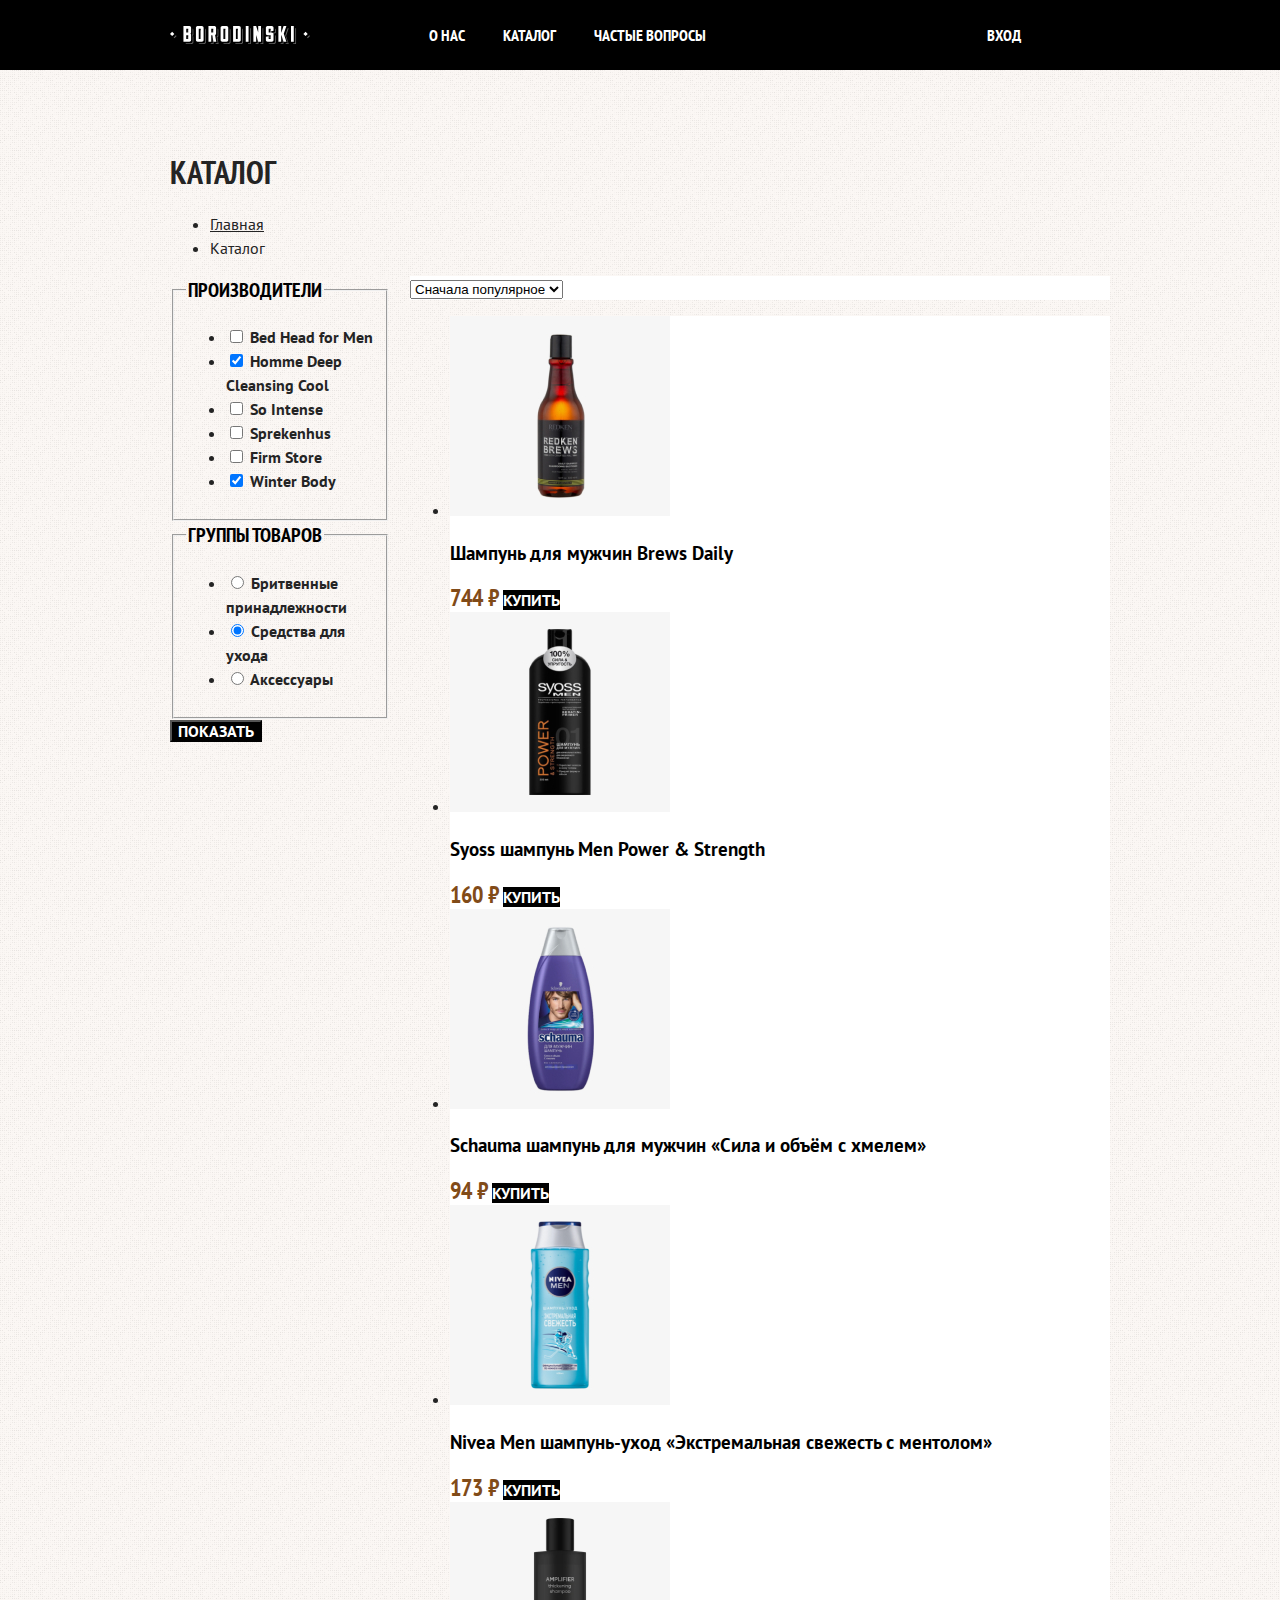
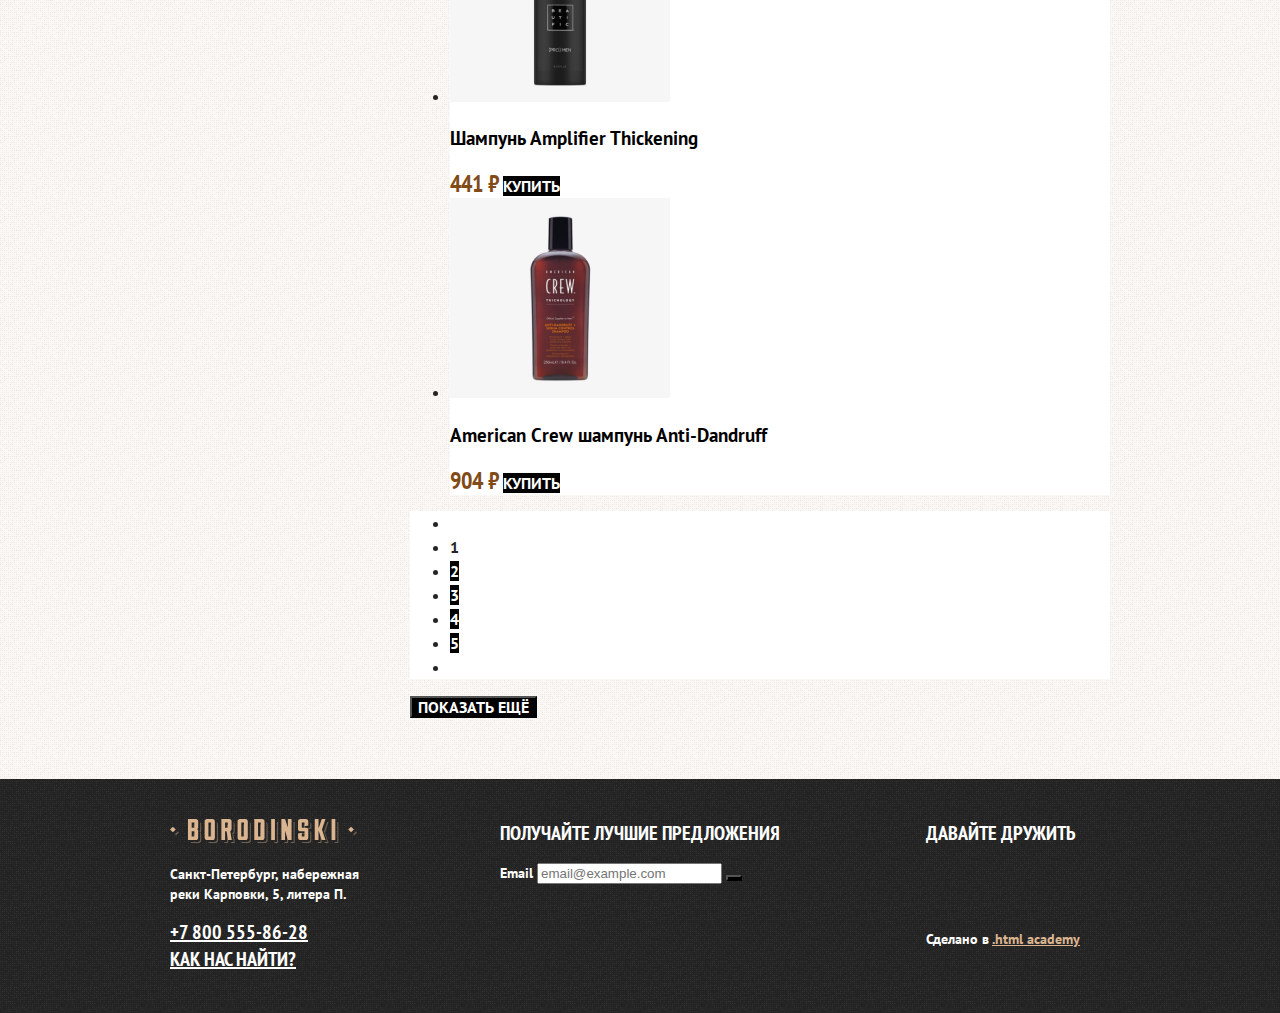
==== commit 06c1400c: "feat: add flex to elements (index)" ====
--- a/catalog.html
+++ b/catalog.html
@@ -335,6 +335,7 @@
       </div>
     </main>
 
+    <!-- Подвал -->
     <footer class="page-footer">
       <div class="page-footer-container">
         <section class="footer-contacts">
@@ -343,16 +344,16 @@
             class="footer-contacts-logo"
             src="images/logo-footer.svg"
             alt="Логотип Барбершоп «Бородинский»"
-            width="183"
-            height="21"
+            width="187"
+            height="24"
           />
           <address class="footer-contacts-address">
             <p class="about-text">
               Санкт-Петербург, набережная реки Карповки, 5, литера П.
             </p>
-            <a class="footer-contacts-address-phone" href="tel:+78005558628">
-              +7 800 555-86-28
-            </a>
+            <a class="footer-contacts-address-phone" href="tel:+78005558628"
+              >+7 800 555-86-28</a
+            >
           </address>
           <a class="footer-contacts-map-link" href="#">Как нас найти?</a>
         </section>
--- a/styles/styles.css
+++ b/styles/styles.css
@@ -54,6 +54,18 @@
     background-color: #fbf7f4;
 }
 
+.visually-hidden {
+    position: absolute;
+    width: 1px;
+    height: 1px;
+    margin: -1px;
+    padding: 0;
+    border: 0;
+    clip: rect(0 0 0 0);
+    overflow: hidden;
+  }
+  
+
 .button {
     font-family: "PT Sans", sans-serif;
     font-size: 16px;
@@ -86,9 +98,19 @@
 }
 
 .navigation-list {
-    width: 430px;
+    display: flex;
+    flex-wrap: wrap;
+    width: 470px;
     margin: 0;
     padding: 0;
+    list-style: none;
+}
+
+.navigation-logo {
+    display: flex;
+    align-items: center;
+    width: 140px;
+    margin-right: 100px;
 }
 
 .navigation-user {
@@ -97,6 +119,8 @@
 }
 
 .navigation-link {
+    display: block;
+    padding: 24px 19px;
     font-family: "PT Sans Narrow", sans-serif;
     line-height: 22px;
     font-weight: 700;
@@ -107,13 +131,15 @@
     text-transform: uppercase;
 }
 
-.navigation-logo {
-    width: 140px;
-    margin-right: 100px;
+.navigation-user .navigation-link {
+    min-width: 16px;
+    min-height: 22px;
 }
 
 .main-container {
     flex-grow: 1;
+    padding-top: 64px;
+    padding-bottom: 60px;
 }
 
 .main-index {
@@ -138,15 +164,21 @@
 .logo {
     display: block;
     margin: 0 auto;
+    margin-bottom: 64px;
 }
 
 /* List */
+.advantages {
+    margin-bottom: 58px;
+}
+
 .advantages-list {
     display: flex;
     justify-content: space-between;
     margin: 0;
     padding: 0;
     text-align: center;
+    list-style: none;
     color: #ffffff;
 }
 
@@ -156,20 +188,32 @@
 
 /* Title */
 .advantages-title {
+    margin-top: 0;
+    margin-bottom: 56px;
     font-family: "PT Sans Narrow", sans-serif;
     font-size: 32px;
     line-height: 35px;
     text-transform: uppercase;
 }
 
+/* Description */
+.advantages-description {
+    margin: 0;
+}
+
 /* Index-columns */
 .index-columns {
     display: flex;
     justify-content: space-between;
-    padding: 0 40px;
+    margin-bottom: 32px;
+    padding: 40px;
     color: #242424;
     background-color: #fbf7f4;
     background-image: url(../images/bg-noisy.png);
+}
+
+.index-columns:last-child {
+    margin-bottom: 0;
 }
 
 /* Services */
@@ -181,6 +225,8 @@
 
 /* Title */
 .services-title {
+    margin-top: 0;
+    margin-bottom: 28px;
     font-family: "PT Sans Narrow", sans-serif;
     font-size: 32px;
     line-height: 35px;
@@ -205,6 +251,8 @@
 }
 /* Title */
 .gallery-title {
+    margin-top: 0;
+    margin-bottom: 28px;
     font-family: "PT Sans Narrow", sans-serif;
     font-size: 32px;
     line-height: 35px;
@@ -219,6 +267,8 @@
 }
 
 .contacts-title {
+    margin-top: 0;
+    margin-bottom: 28px;
     font-family: "PT Sans Narrow", sans-serif;
     font-size: 32px;
     line-height: 35px;
@@ -256,6 +306,8 @@
 }
 /* Title */
 .appointment-title {
+    margin-top: 0;
+    margin-bottom: 28px;
     font-family: "PT Sans Narrow", sans-serif;
     font-size: 32px;
     line-height: 35px;
@@ -289,6 +341,7 @@
     display: flex;
     width: 940px;
     margin: 0 auto;
+    padding: 40px 0;
 }
 
 .footer-contacts {
@@ -306,6 +359,8 @@
 }
 
 .page-footer-title {
+    margin-top: 0;
+    margin-bottom: 14px;
     font-family: "PT Sans Narrow", sans-serif;
     font-size: 20px;
     line-height: 28px;
@@ -351,6 +406,25 @@
     margin-left: auto;
     max-width: 190px;
   }
+
+  .footer-social-list {
+    display: flex;
+    flex-wrap: wrap;
+    margin: 0;
+    padding: 0;
+    list-style: none;
+  }
+
+  .footer-social-item {
+    width: 56px;
+    height: 44px;
+    margin-right: 8px;
+    margin-bottom: 8px;
+  }
+
+  .footer-social-item:nth-child(3n) {
+    margin-right: 0;
+  }
   
 /* Catalog */
 .inner-header-title {
@@ -447,4 +521,5 @@
 
 .pagination {
     background-color: #ffffff;
-}+}
+
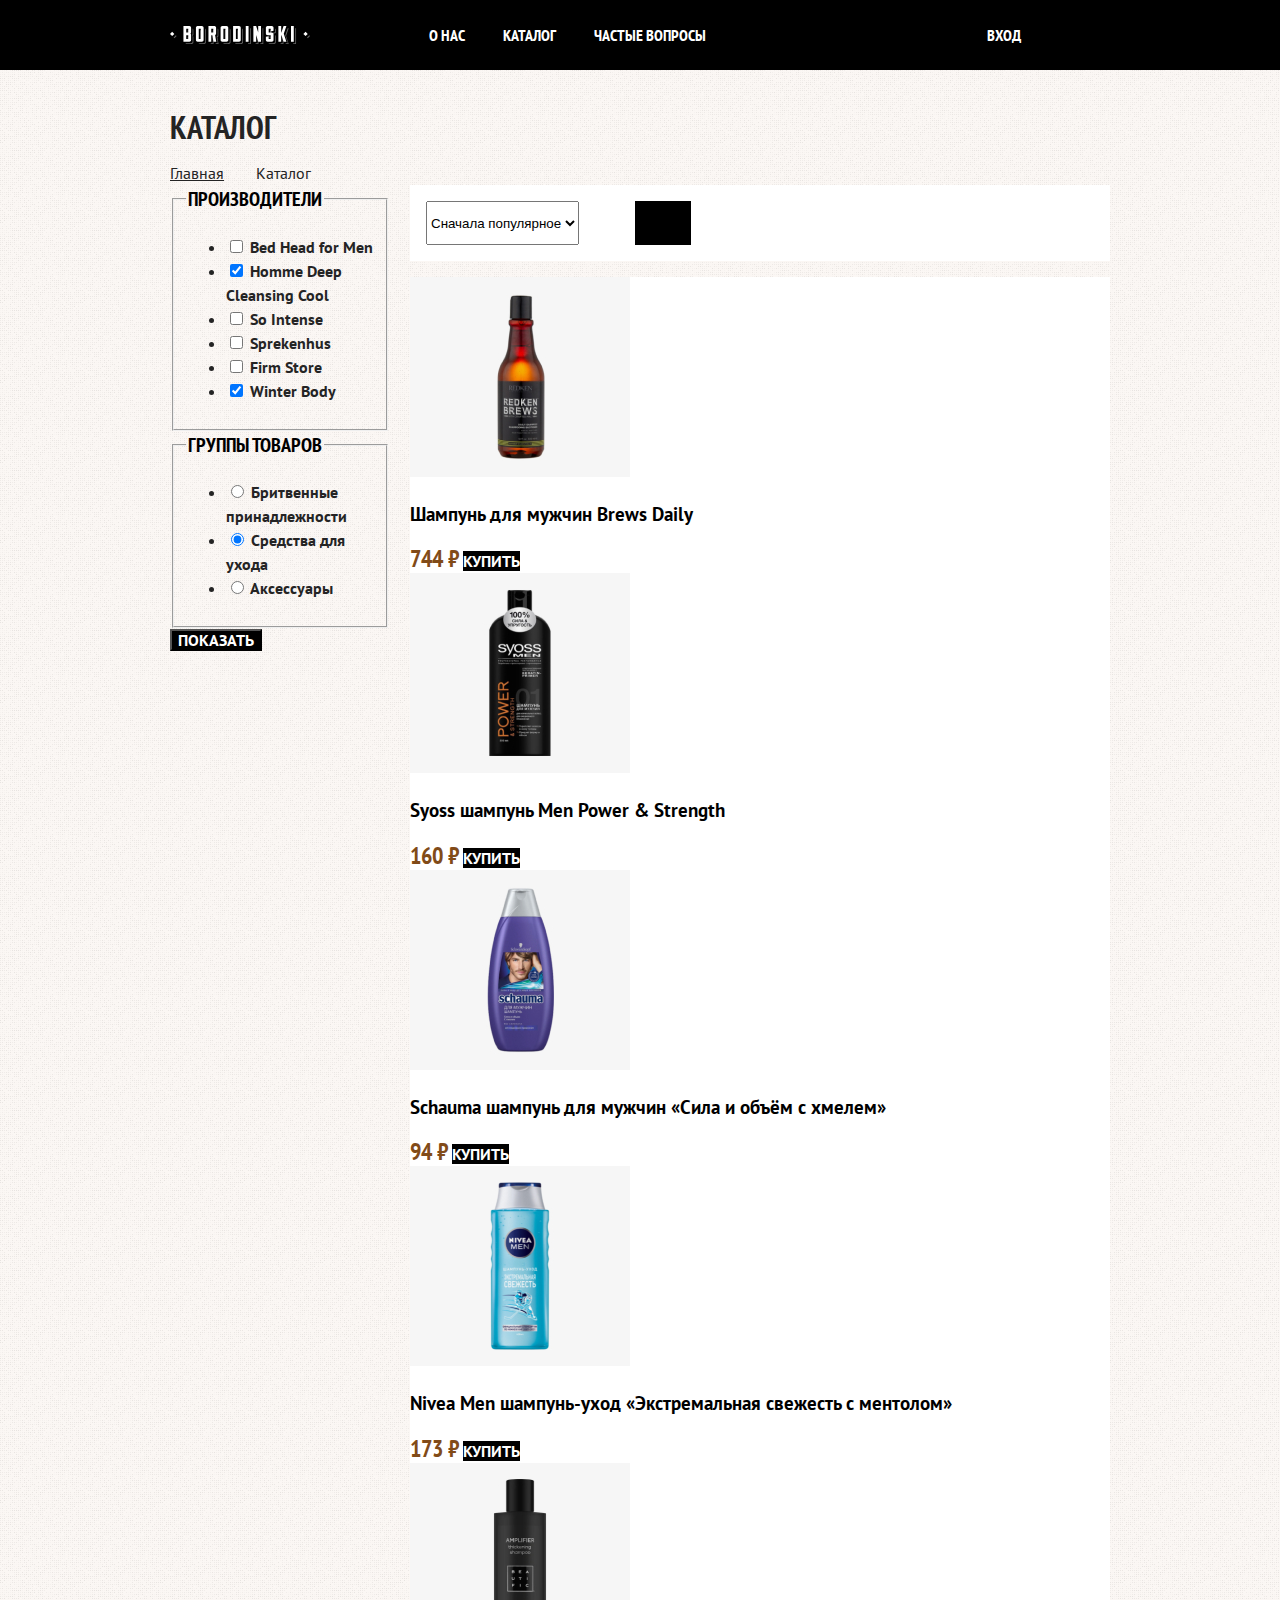
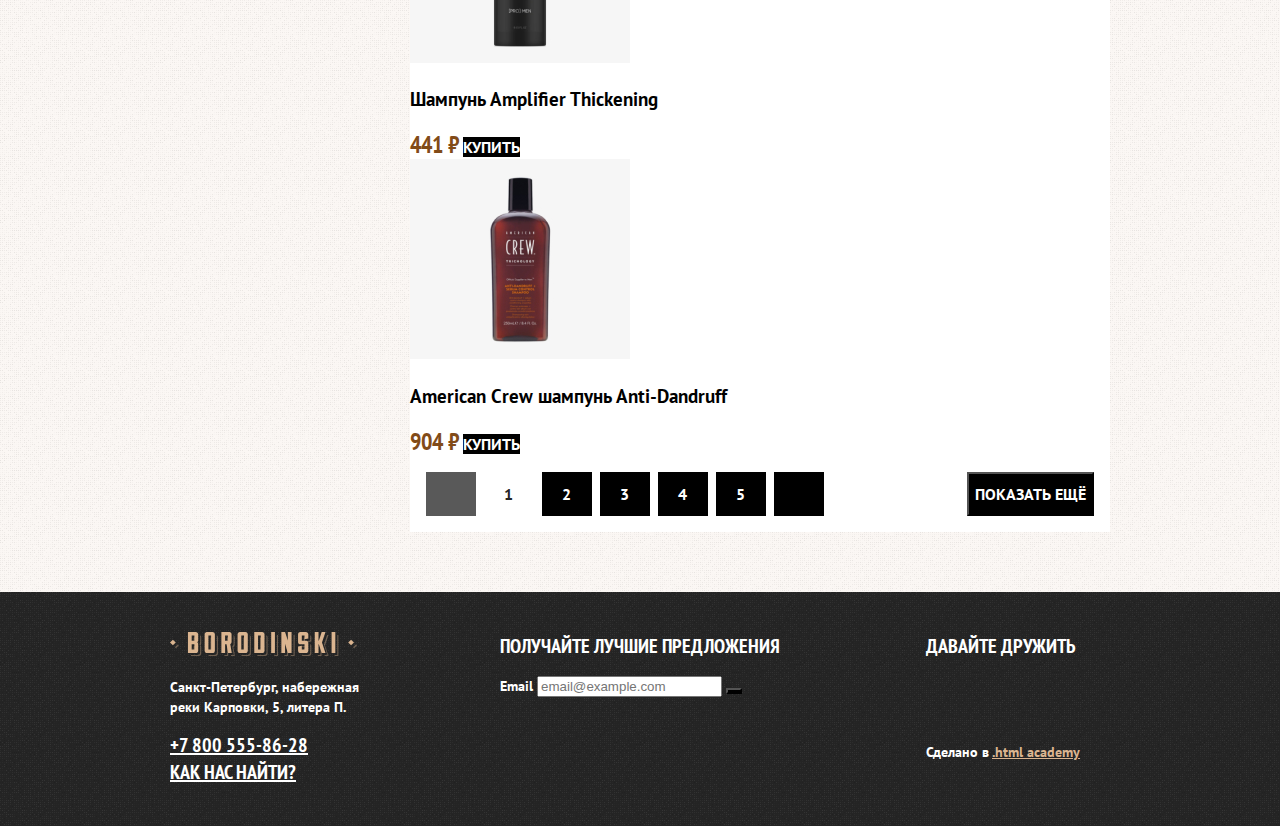
==== commit f56d2693: "feat: add flex to components (catalog)" ====
--- a/catalog.html
+++ b/catalog.html
@@ -300,36 +300,40 @@
             </ul>
 
             <!-- Пагинация -->
-            <ul class="pagination">
-              <li class="pagination-item">
-                <a class="pagination-link pagination-prev pagination-disabled">
-                  <span class="visually-hidden">Предыдущая страница</span>
-                </a>
-              </li>
-              <li class="pagination-item">
-                <a class="pagination-link pagination-current">1</a>
-              </li>
-              <li class="pagination-item">
-                <a class="pagination-link" href="#">2</a>
-              </li>
-              <li class="pagination-item">
-                <a class="pagination-link" href="#">3</a>
-              </li>
-              <li class="pagination-item">
-                <a class="pagination-link" href="#">4</a>
-              </li>
-              <li class="pagination-item">
-                <a class="pagination-link" href="#">5</a>
-              </li>
-              <li class="pagination-item">
-                <a class="pagination-link pagination-next" href="#">
-                  <span class="visually-hidden">Следующая страница</span>
-                </a>
-              </li>
-            </ul>
-            <button class="button pagination-show-more" type="button">
-              Показать ещё
-            </button>
+            <div class="pagination-container">
+              <ul class="pagination">
+                <li class="pagination-item">
+                  <a
+                    class="pagination-link pagination-prev pagination-disabled"
+                  >
+                    <span class="visually-hidden">Предыдущая страница</span>
+                  </a>
+                </li>
+                <li class="pagination-item">
+                  <a class="pagination-link pagination-current">1</a>
+                </li>
+                <li class="pagination-item">
+                  <a class="pagination-link" href="#">2</a>
+                </li>
+                <li class="pagination-item">
+                  <a class="pagination-link" href="#">3</a>
+                </li>
+                <li class="pagination-item">
+                  <a class="pagination-link" href="#">4</a>
+                </li>
+                <li class="pagination-item">
+                  <a class="pagination-link" href="#">5</a>
+                </li>
+                <li class="pagination-item">
+                  <a class="pagination-link pagination-next" href="#">
+                    <span class="visually-hidden">Следующая страница</span>
+                  </a>
+                </li>
+              </ul>
+              <button class="button pagination-show-more" type="button">
+                Показать ещё
+              </button>
+            </div>
           </div>
         </section>
       </div>
--- a/styles/styles.css
+++ b/styles/styles.css
@@ -151,6 +151,7 @@
 }
 
 .main-inner {
+    padding-top: 40px;
     color: #242424;
     background-color: #fbf7f4;
     background-image: url(../images/bg-noisy.png);
@@ -428,6 +429,8 @@
   
 /* Catalog */
 .inner-header-title {
+    margin-top: 0;
+    margin-bottom: 16px;
     font-family: "PT Sans Narrow", sans-serif;
     font-size: 32px;
     line-height: 35px;
@@ -438,10 +441,15 @@
 /* Breadcrumbs */
 .breadcrumbs {
     color: #242424;
+    display: flex;
+    margin: 0;
+    padding: 0;
+    list-style: none;
 }
 
 /* Link */
 .breadcrumbs-link {
+    margin-right: 32px;
     color: inherit;
 }
 
@@ -474,11 +482,26 @@
 }
 
 .sorting-container {
+    display: flex;
+    margin-bottom: 16px;
+    padding: 16px;
     color: #000000;
     background-color: #ffffff;
 }
 
-/* Product card*/
+.sorting-container .button {
+    width: 56px;
+    height: 44px;
+}
+
+ 
+/* Product list*/
+.product-list {
+    list-style: none;
+    margin: 0;
+    padding: 0;
+}
+
 .product-card {
     background-color: #ffffff;
 }
@@ -502,7 +525,29 @@
 }
 
 /* Pagination */
+.pagination-container {
+    display: flex;
+    padding: 16px;
+    background-color: #ffffff;
+}
+
+.pagination {
+    display: flex;
+    margin: 0;
+    padding: 0;
+    list-style: none;
+}
+
+.pagination-item:not(:last-child) {
+    margin-right: 8px;
+}
+
 .pagination-link {
+    display: block;
+    box-sizing: border-box;
+    width: 50px;
+    height: 44px;
+    padding: 14px 20px;
     color: #ffffff;
     background-color: #000000;
     text-decoration: none;
@@ -519,7 +564,6 @@
     background-color: #595959;
 }
 
-.pagination {
-    background-color: #ffffff;
-}
-
+.pagination-show-more {
+    margin-left: auto;
+}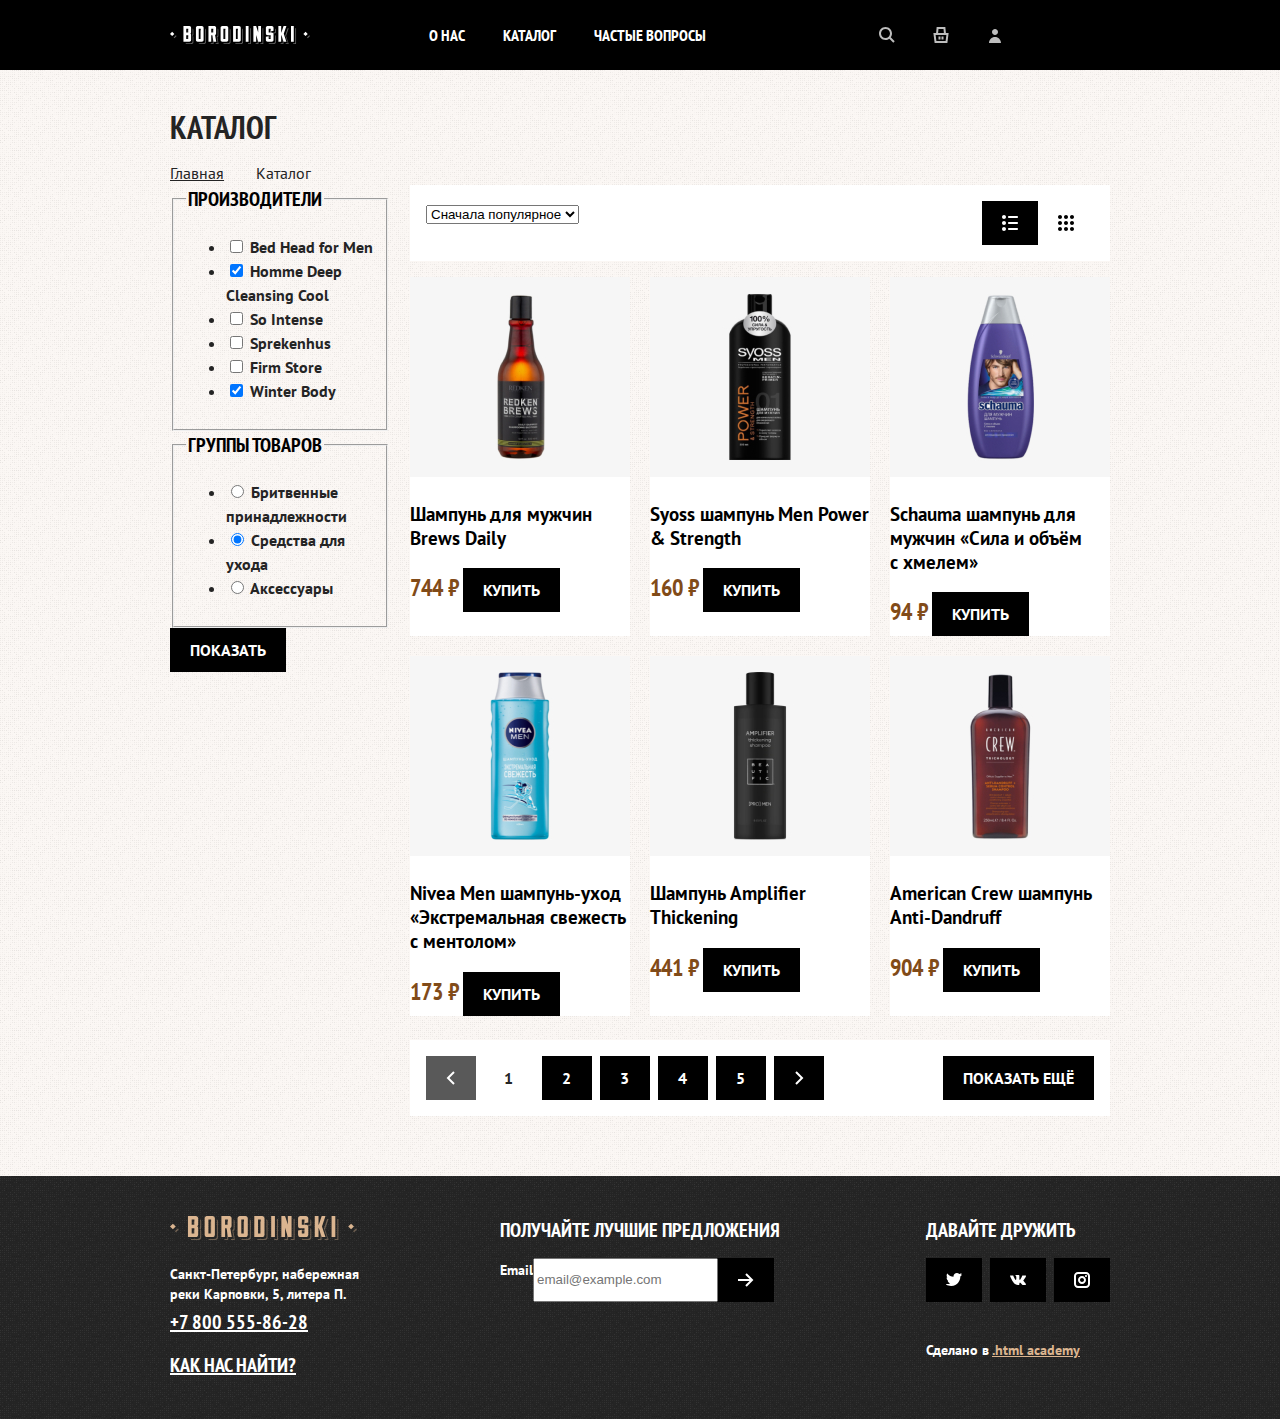
==== commit afc4e159: "feat: add icons to catalog" ====
--- a/catalog.html
+++ b/catalog.html
@@ -6,6 +6,7 @@
     <link rel="stylesheet" href="styles/styles.css" />
   </head>
   <body>
+    <!--Шапка -->
     <header class="page-header">
       <nav class="navigation">
         <a class="navigation-logo" href="index.html">
@@ -36,16 +37,60 @@
         <ul class="navigation-list navigation-user">
           <li class="navigation-item">
             <a class="navigation-link" href="#">
+              <svg
+                class="navigation-icon"
+                aria-hidden="true"
+                focusable="false"
+                width="16"
+                height="16"
+                xmlns="http://www.w3.org/2000/svg"
+              >
+                <path
+                  fill-rule="evenodd"
+                  clip-rule="evenodd"
+                  d="M11 6.5C11 8.98528 8.98528 11 6.5 11C4.01472 11 2 8.98528 2 6.5C2 4.01472 4.01472 2 6.5 2C8.98528 2 11 4.01472 11 6.5ZM10.3347 11.7489C9.25973 12.5356 7.9341 13 6.5 13C2.91015 13 0 10.0899 0 6.5C0 2.91015 2.91015 0 6.5 0C10.0899 0 13 2.91015 13 6.5C13 7.9341 12.5356 9.25973 11.7489 10.3347L15.7071 14.2929L14.2929 15.7071L10.3347 11.7489Z"
+                />
+              </svg>
               <span class="visually-hidden">Поиск</span>
             </a>
           </li>
           <li class="navigation-item">
             <a class="navigation-link" href="#">
+              <svg
+                class="navigation-icon"
+                aria-hidden="true"
+                focusable="false"
+                width="16"
+                height="16"
+                xmlns="http://www.w3.org/2000/svg"
+              >
+                <path
+                  fill-rule="evenodd"
+                  clip-rule="evenodd"
+                  d="M3.09068 6L3.5759 0.90519L3.66211 0H4.5714H11.4285H12.3378L12.424 0.905191L12.9093 6H14.5H15.6328L15.4922 7.12403L14.4922 15.124L14.3828 16H13.5H2.49997H1.61719L1.50769 15.124L0.507692 7.12403L0.367188 6H1.49997H3.09068ZM5.09973 6H10.9002L10.5193 2H5.48068L5.09973 6ZM3.38275 14L2.63275 8H13.3672L12.6172 14H3.38275ZM8.49997 9.5V12.5H10.5V9.5H8.49997ZM5.49997 12.5L5.49997 9.5H7.49997L7.49997 12.5H5.49997Z"
+                />
+              </svg>
               <span class="visually-hidden">Корзина</span>
             </a>
           </li>
           <li class="navigation-item">
-            <a class="navigation-link" href="#">Вход</a>
+            <a class="navigation-link" href="#">
+              <svg
+                class="navigation-icon"
+                aria-hidden="true"
+                focusable="false"
+                width="16"
+                height="16"
+                xmlns="http://www.w3.org/2000/svg"
+              >
+                <path
+                  fill-rule="evenodd"
+                  clip-rule="evenodd"
+                  d="M8 8C9.65685 8 11 6.65685 11 5C11 3.34315 9.65685 2 8 2C6.34315 2 5 3.34315 5 5C5 6.65685 6.34315 8 8 8ZM8 10C4.68629 10 2 12.6863 2 16H14C14 12.6863 11.3137 10 8 10Z"
+                />
+              </svg>
+              <span class="visually-hidden">Профиль</span>
+            </a>
           </li>
         </ul>
       </nav>
@@ -186,15 +231,44 @@
           <div class="catalog-right-column">
             <!-- Сортировка -->
             <div class="sorting-container">
-              <select class="select-control" aria-label="Сортировка">
-                <option value="popular">Сначала популярное</option>
-                <option value="cheap">Сначала дешёвое</option>
-                <option value="expensive">Сначала дорогое</option>
-              </select>
-              <a class="button button-light" href="#">
+              <div class="select sorting-type">
+                <select class="select-control" aria-label="Сортировка">
+                  <option value="popular">Сначала популярное</option>
+                  <option value="cheap">Сначала дешёвое</option>
+                  <option value="expensive">Сначала дорогое</option>
+                </select>
+              </div>
+
+              <a class="card-grid-toggle" href="#">
+                <svg
+                  aria-hidden="true"
+                  focusable="false"
+                  width="16"
+                  height="16"
+                  xmlns="http://www.w3.org/2000/svg"
+                >
+                  <path
+                    fill-rule="evenodd"
+                    clip-rule="evenodd"
+                    d="M2 0C0.895431 0 0 0.895431 0 2C0 3.10457 0.895431 4 2 4C3.10457 4 4 3.10457 4 2C4 0.895431 3.10457 0 2 0ZM2 6C0.895431 6 0 6.89543 0 8C0 9.10457 0.895431 10 2 10C3.10457 10 4 9.10457 4 8C4 6.89543 3.10457 6 2 6ZM0 14C0 12.8954 0.895431 12 2 12C3.10457 12 4 12.8954 4 14C4 15.1046 3.10457 16 2 16C0.895431 16 0 15.1046 0 14ZM7 1C6.44772 1 6 1.44772 6 2C6 2.55228 6.44772 3 7 3H15C15.5523 3 16 2.55228 16 2C16 1.44772 15.5523 1 15 1H7ZM6 8C6 7.44772 6.44772 7 7 7H15C15.5523 7 16 7.44772 16 8C16 8.55229 15.5523 9 15 9H7C6.44772 9 6 8.55229 6 8ZM7 13C6.44772 13 6 13.4477 6 14C6 14.5523 6.44772 15 7 15H15C15.5523 15 16 14.5523 16 14C16 13.4477 15.5523 13 15 13H7Z"
+                  />
+                </svg>
                 <span class="visually-hidden">Показать список</span>
               </a>
-              <a class="button" href="#">
+              <a class="card-grid-toggle card-grid-toggle-current" href="#">
+                <svg
+                  aria-hidden="true"
+                  focusable="false"
+                  width="16"
+                  height="16"
+                  xmlns="http://www.w3.org/2000/svg"
+                >
+                  <path
+                    fill-rule="evenodd"
+                    clip-rule="evenodd"
+                    d="M0 2C0 0.895431 0.895431 0 2 0C3.10457 0 4 0.895431 4 2C4 3.10457 3.10457 4 2 4C0.895431 4 0 3.10457 0 2ZM6 2C6 0.895431 6.89543 0 8 0C9.10457 0 10 0.895431 10 2C10 3.10457 9.10457 4 8 4C6.89543 4 6 3.10457 6 2ZM16 2C16 0.895431 15.1046 0 14 0C12.8954 0 12 0.895431 12 2C12 3.10457 12.8954 4 14 4C15.1046 4 16 3.10457 16 2ZM0 8C0 6.89543 0.895431 6 2 6C3.10457 6 4 6.89543 4 8C4 9.10457 3.10457 10 2 10C0.895431 10 0 9.10457 0 8ZM10 8C10 6.89543 9.10457 6 8 6C6.89543 6 6 6.89543 6 8C6 9.10457 6.89543 10 8 10C9.10457 10 10 9.10457 10 8ZM12 8C12 6.89543 12.8954 6 14 6C15.1046 6 16 6.89543 16 8C16 9.10457 15.1046 10 14 10C12.8954 10 12 9.10457 12 8ZM4 14C4 12.8954 3.10457 12 2 12C0.895431 12 0 12.8954 0 14C0 15.1046 0.895431 16 2 16C3.10457 16 4 15.1046 4 14ZM6 14C6 12.8954 6.89543 12 8 12C9.10457 12 10 12.8954 10 14C10 15.1046 9.10457 16 8 16C6.89543 16 6 15.1046 6 14ZM16 14C16 12.8954 15.1046 12 14 12C12.8954 12 12 12.8954 12 14C12 15.1046 12.8954 16 14 16C15.1046 16 16 15.1046 16 14Z"
+                  />
+                </svg>
                 <span class="visually-hidden">Показать карточки</span>
               </a>
             </div>
@@ -352,12 +426,12 @@
             height="24"
           />
           <address class="footer-contacts-address">
-            <p class="about-text">
+            <p class="footer-about-text">
               Санкт-Петербург, набережная реки Карповки, 5, литера П.
             </p>
-            <a class="footer-contacts-address-phone" href="tel:+78005558628"
-              >+7 800 555-86-28</a
-            >
+            <a class="footer-contacts-address-phone" href="tel:+78005558628">
+              +7 800 555-86-28
+            </a>
           </address>
           <a class="footer-contacts-map-link" href="#">Как нас найти?</a>
         </section>
@@ -386,17 +460,17 @@
           <h2 class="page-footer-title">Давайте дружить</h2>
           <ul class="footer-social-list">
             <li class="footer-social-item">
-              <a class="button" href="#">
+              <a class="footer-social-link footer-social-tw" href="#">
                 <span class="visually-hidden">Твиттер</span>
               </a>
             </li>
             <li class="footer-social-item">
-              <a class="button" href="#">
+              <a class="footer-social-link footer-social-vk" href="#">
                 <span class="visually-hidden">ВКонтакте</span>
               </a>
             </li>
             <li class="footer-social-item">
-              <a class="button" href="#">
+              <a class="footer-social-link footer-social-instagram" href="#">
                 <span class="visually-hidden">Инстаграм</span>
               </a>
             </li>
--- a/styles/styles.css
+++ b/styles/styles.css
@@ -65,8 +65,10 @@
     overflow: hidden;
   }
   
-
 .button {
+    display: inline-block;
+    box-sizing: border-box;
+    padding: 14px 20px;
     font-family: "PT Sans", sans-serif;
     font-size: 16px;
     line-height: 16px;
@@ -74,8 +76,22 @@
     text-align: center;
     color: #ffffff;
     background-color: #000000;
+    border: none;
     text-decoration: none;
     text-transform: uppercase;
+    cursor: pointer;
+}
+
+.button + .button {
+    margin-left: 16px;
+}
+
+.button-all {
+    padding-right: 44px;
+    background-image: url(../images/icons/arrow-right.svg);
+    background-repeat: no-repeat;
+    background-size: 16px 16px;
+    background-position: center right 20px;
 }
 
 /* Light */
@@ -106,6 +122,30 @@
     list-style: none;
 }
 
+.navigation-link {
+    position: relative;
+    display: block;
+    padding: 24px 19px;
+    font-family: "PT Sans Narrow", sans-serif;
+    line-height: 22px;
+    font-weight: 700;
+    text-align: center;
+    color: #ffffff;
+    background-color: #000000;
+    text-decoration: none;
+    text-transform: uppercase;
+}
+
+.navigation-icon {
+    position: absolute;
+    top: 0;
+    right: 0;
+    bottom: 0;
+    left: 0;
+    margin: auto;
+    fill: #BDBDBD;
+}
+
 .navigation-logo {
     display: flex;
     align-items: center;
@@ -118,23 +158,28 @@
     margin-left: auto;
 }
 
-.navigation-link {
-    display: block;
-    padding: 24px 19px;
-    font-family: "PT Sans Narrow", sans-serif;
-    line-height: 22px;
-    font-weight: 700;
-    text-align: center;
-    color: #ffffff;
-    background-color: #000000;
-    text-decoration: none;
-    text-transform: uppercase;
+.navigation-link-login {
+    padding-left: 44px;
+}
+
+.navigation-link-login .navigation-icon {
+    right: auto;
+    left: 20px;
+    margin: auto 0;
 }
 
 .navigation-user .navigation-link {
     min-width: 16px;
     min-height: 22px;
 }
+
+/* вставка бэкграундом не позволяет исппользовать состояния элемента, необходимо вставлять инлайново в html через тег svg
+.navigation-user .navigation-item:nth-child(1) .navigation-link {
+    background-image: url(../images/search.svg);
+    background-repeat: no-repeat;
+    background-position: center;
+}
+*/
 
 .main-container {
     flex-grow: 1;
@@ -219,7 +264,7 @@
 
 /* Services */
 .services {
-    width: 390px
+    width: 390px;
     font-family: "PT Sans Narrow", sans-serif;
     text-transform: uppercase;
 }
@@ -237,9 +282,17 @@
 
 /* Price */
 .services-list {
+    margin: 0;
+    margin-bottom: 30px;
+    padding: 0;
     font-size: 20px;
     line-height: 28px;
     font-weight: 700;
+    list-style: none;
+}
+
+.services-item {
+    margin-bottom: 22px;
 }
 
 .services-price{
@@ -283,11 +336,17 @@
 
 /* Subtitle */
 .contacts-subtitle {
+    margin-top: 22px;
+    margin-bottom: 8px;
     font-family: "PT Sans Narrow", sans-serif;
     font-size: 20px;
     line-height: 28px;
     text-transform: uppercase;
     color: #af7842;
+}
+
+.contacts-address-text {
+    margin: 8px 0;
 }
 
 /* Phone */
@@ -299,6 +358,17 @@
     text-transform: uppercase;
     color: #242424;
 
+}
+
+.contacts-schedule {
+    margin: 8px 0;
+    padding: 0;
+    list-style: none;
+}
+
+.contacts-navigation {
+    margin-top: 21px;
+    margin-bottom: 0;
 }
 
 /* Appointment */
@@ -319,6 +389,24 @@
 /* List */
 .appointment-form {
     color: #595959;
+    display: grid;
+    grid-template-columns: 114px 74px 208px;
+    gap: 19px 17px;
+}
+
+.field-group {
+    display: flex;
+    flex-direction: column;
+    margin: 0;
+}
+
+.appointment-form-name {
+    grid-column: 1/-1;
+}
+
+.appointment-submit {
+    grid-column: 1/-1;
+    justify-self: start;
 }
 
 /* Label */
@@ -350,28 +438,18 @@
     margin-right: 130px;
 }
 
-.page-footer a {
-    color: #ffffff;
-}
-
-.page-footer .htmlacademy-link {
-    font-size: 14px;
-    color: #dbb590;
-}
-
-.page-footer-title {
+.footer-contacts-logo {
+    display: block;
+    margin-bottom: 24px;
+}
+
+.footer-about-text {
     margin-top: 0;
-    margin-bottom: 14px;
-    font-family: "PT Sans Narrow", sans-serif;
-    font-size: 20px;
-    line-height: 28px;
-    font-weight: 700;
-    color: #ffffff;
-    text-transform: uppercase;
-
+    margin-bottom: 4px;
 }
 
 .footer-contacts-address {
+    margin-bottom: 16px;
     font-style: normal;
   }
   
@@ -403,29 +481,84 @@
     text-transform: uppercase;
   }
 
-  .footer-social {
+.newsletter-form {
+    display: flex;
+}
+
+.newsletter-button {
+    width: 56px;
+    height: 44px;
+    background-image: url(../images/icons/arrow-tail-right.svg);
+    background-repeat: no-repeat;
+    background-position: center;
+    background-size: 16px 16px;
+}
+
+.page-footer a {
+    color: #ffffff;
+}
+
+.page-footer .htmlacademy-link {
+    font-size: 14px;
+    color: #dbb590;
+}
+
+.page-footer-title {
+    margin-top: 0;
+    margin-bottom: 14px;
+    font-family: "PT Sans Narrow", sans-serif;
+    font-size: 20px;
+    line-height: 28px;
+    font-weight: 700;
+    color: #ffffff;
+    text-transform: uppercase;
+}
+
+.footer-social {
     margin-left: auto;
     max-width: 190px;
-  }
-
-  .footer-social-list {
+}
+
+.footer-social-list {
     display: flex;
     flex-wrap: wrap;
     margin: 0;
-    padding: 0;
-    list-style: none;
-  }
-
-  .footer-social-item {
+    margin-bottom: 28px;
+    padding: 0;
+    list-style: none;
+}
+
+.footer-social-item {
     width: 56px;
     height: 44px;
     margin-right: 8px;
     margin-bottom: 8px;
-  }
-
-  .footer-social-item:nth-child(3n) {
+}
+
+.footer-social-item:nth-child(3n) {
     margin-right: 0;
-  }
+}
+
+.footer-social-link {
+    display: block;
+    height: 44px;
+    background-color: #000000;
+    background-repeat: no-repeat;
+    background-position: center;
+    background-size: 16px 16px;
+}
+
+.footer-social-tw {
+    background-image: url(../images/icons/twitter.svg);
+}
+
+.footer-social-vk {
+    background-image: url(../images/icons/vk.svg);
+}
+
+.footer-social-instagram {
+    background-image: url(../images/icons/instagram.svg);
+}
   
 /* Catalog */
 .inner-header-title {
@@ -489,17 +622,65 @@
     background-color: #ffffff;
 }
 
-.sorting-container .button {
+.sorting-type {
+    margin-right: auto;
+}
+
+.card-grid-toggle {
+    display: flex;
+    align-items: center;
+    justify-content: center;
     width: 56px;
     height: 44px;
+    background-color: #000000;
+}
+
+.card-grid-toggle svg {
+    fill: #ffffff;
+}
+
+.card-grid-toggle-current {
+    background-color: #ffffff;
+}
+
+.card-grid-toggle-current svg {
+    fill: #000000;
 }
 
  
 /* Product list*/
+
+/* Flex layout (alternative)*/
+/* .product-list { 
+    display: flex;
+    flex-wrap: wrap;
+    
+    list-style: none;
+    margin: 0;
+    margin-bottom: 4px;
+    padding: 0;
+}
+
+.product-card {
+    background-color: #ffffff;
+    width: 220px;
+    margin-bottom: 20px;
+    margin-right: 20px;
+}
+
+.product-card:nth-child(3n) {
+    margin-right: 0;
+}
+*/
+
 .product-list {
-    list-style: none;
-    margin: 0;
-    padding: 0;
+    display: grid;
+    grid-template-columns: repeat(3, 220px);
+    list-style: none;
+    margin: 0;
+    margin-bottom: 24px;
+    padding: 0;
+    gap: 20px;
 }
 
 .product-card {
@@ -560,8 +741,27 @@
     background-color: #ffffff;
 }
 
+.pagination-prev,
+.pagination-next {
+    position: relative;
+}
+
 .pagination-disabled {
     background-color: #595959;
+}
+
+.pagination-prev {
+    background-image: url(../images/icons/arrow-left.svg);
+    background-position: center;
+    background-size: 16px 16px;
+    background-repeat: no-repeat;
+}
+
+.pagination-next {
+    background-image: url(../images/icons/arrow-right.svg);
+    background-position: center;
+    background-size: 16px 16px;
+    background-repeat: no-repeat;
 }
 
 .pagination-show-more {
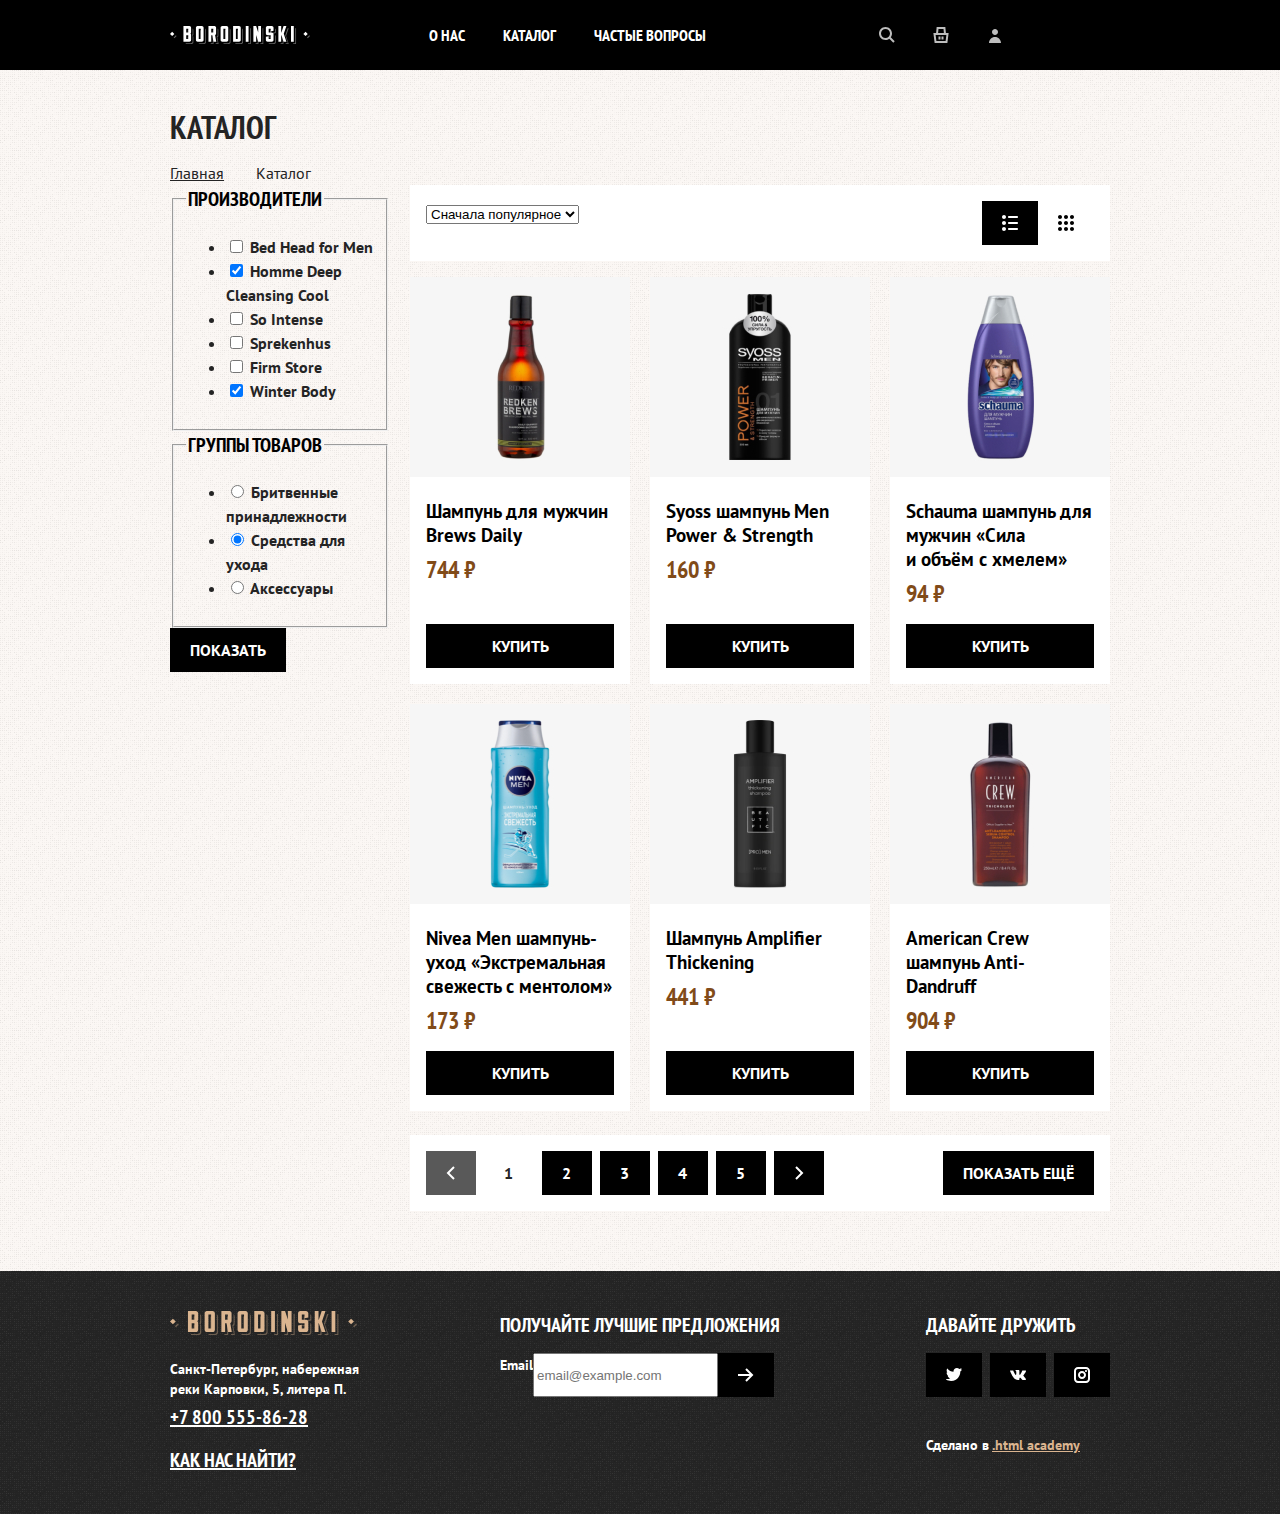
==== commit 19a145aa: "feat: add flex to product card" ====
--- a/catalog.html
+++ b/catalog.html
@@ -276,7 +276,7 @@
             <!-- Список товаров -->
             <ul class="product-list">
               <li class="product-card">
-                <a class="product-card-link" href="product.html">
+                <a class="product-card-image-link" href="product.html">
                   <img
                     class="product-card-image"
                     src="images/catalog/1.jpg"
@@ -284,15 +284,20 @@
                     height="200"
                     alt=""
                   />
-                  <h3 class="product-card-title">
-                    Шампунь для мужчин Brews Daily
-                  </h3>
                 </a>
-                <b class="product-card-price">744 ₽</b>
-                <a class="product-card-button button" href="#">Купить</a>
+                <div class="product-card-content">
+                  <a class="product-card-title-link" href="">
+                    <h3 class="product-card-title">
+                      Шампунь для мужчин Brews Daily
+                    </h3>
+                  </a>
+                  <span class="product-card-price">744 ₽</span>
+                  <a class="button product-card-button" href="#">Купить</a>
+                </div>
               </li>
+
               <li class="product-card">
-                <a class="product-card-link" href="#">
+                <a class="product-card-image-link" href="#">
                   <img
                     class="product-card-image"
                     src="images/catalog/2.jpg"
@@ -300,15 +305,20 @@
                     height="200"
                     alt=""
                   />
-                  <h3 class="product-card-title">
-                    Syoss шампунь Men Power & Strength
-                  </h3>
                 </a>
-                <b class="product-card-price">160 ₽</b>
-                <a class="product-card-button button" href="#">Купить</a>
+                <div class="product-card-content">
+                  <a class="product-card-title-link" href="">
+                    <h3 class="product-card-title">
+                      Syoss шампунь Men Power & Strength
+                    </h3>
+                  </a>
+                  <span class="product-card-price">160 ₽</span>
+                  <a class="button product-card-button" href="#">Купить</a>
+                </div>
               </li>
+
               <li class="product-card">
-                <a class="product-card-link" href="#">
+                <a class="product-card-image-link" href="#">
                   <img
                     class="product-card-image"
                     src="images/catalog/3.jpg"
@@ -316,15 +326,20 @@
                     height="200"
                     alt=""
                   />
-                  <h3 class="product-card-title">
-                    Schauma шампунь для мужчин «Сила и объём с хмелем»
-                  </h3>
                 </a>
-                <b class="product-card-price">94 ₽</b>
-                <a class="product-card-button button" href="#">Купить</a>
+                <div class="product-card-content">
+                  <a class="product-card-title-link" href="">
+                    <h3 class="product-card-title">
+                      Schauma шампунь для мужчин «Сила и объём с хмелем»
+                    </h3>
+                  </a>
+                  <span class="product-card-price">94 ₽</span>
+                  <a class="button product-card-button" href="#">Купить</a>
+                </div>
               </li>
+
               <li class="product-card">
-                <a class="product-card-link" href="#">
+                <a class="product-card-image-link" href="#">
                   <img
                     class="product-card-image"
                     src="images/catalog/4.jpg"
@@ -332,15 +347,20 @@
                     height="200"
                     alt=""
                   />
-                  <h3 class="product-card-title">
-                    Nivea Men шампунь-уход «Экстремальная свежесть с ментолом»
-                  </h3>
                 </a>
-                <b class="product-card-price">173 ₽</b>
-                <a class="product-card-button button" href="#">Купить</a>
+                <div class="product-card-content">
+                  <a class="product-card-title-link" href="">
+                    <h3 class="product-card-title">
+                      Nivea Men шампунь-уход «Экстремальная свежесть с ментолом»
+                    </h3>
+                  </a>
+                  <span class="product-card-price">173 ₽</span>
+                  <a class="button product-card-button" href="#">Купить</a>
+                </div>
               </li>
+
               <li class="product-card">
-                <a class="product-card-link" href="#">
+                <a class="product-card-image-link" href="#">
                   <img
                     class="product-card-image"
                     src="images/catalog/5.jpg"
@@ -348,15 +368,20 @@
                     height="200"
                     alt=""
                   />
-                  <h3 class="product-card-title">
-                    Шампунь Amplifier Thickening
-                  </h3>
                 </a>
-                <b class="product-card-price">441 ₽</b>
-                <a class="product-card-button button" href="#">Купить</a>
+                <div class="product-card-content">
+                  <a class="product-card-title-link" href="">
+                    <h3 class="product-card-title">
+                      Шампунь Amplifier Thickening
+                    </h3>
+                  </a>
+                  <span class="product-card-price">441 ₽</span>
+                  <a class="button product-card-button" href="#">Купить</a>
+                </div>
               </li>
+
               <li class="product-card">
-                <a class="product-card-link" href="#">
+                <a class="product-card-image-link" href="#">
                   <img
                     class="product-card-image"
                     src="images/catalog/6.jpg"
@@ -364,12 +389,16 @@
                     height="200"
                     alt=""
                   />
-                  <h3 class="product-card-title">
-                    American Crew шампунь Anti-Dandruff
-                  </h3>
                 </a>
-                <b class="product-card-price">904 ₽</b>
-                <a class="product-card-button button" href="#">Купить</a>
+                <div class="product-card-content">
+                  <a class="product-card-title-link" href="">
+                    <h3 class="product-card-title">
+                      American Crew шампунь Anti-Dandruff
+                    </h3>
+                  </a>
+                  <span class="product-card-price">904 ₽</span>
+                  <a class="button product-card-button" href="#">Купить</a>
+                </div>
               </li>
             </ul>
 
--- a/styles/styles.css
+++ b/styles/styles.css
@@ -684,25 +684,46 @@
 }
 
 .product-card {
+    display: flex;
+    flex-direction: column;
     background-color: #ffffff;
 }
 
-.product-card-link {
+.product-card-image-link {
     text-decoration: none;
 }
 
+.product-card-content {
+    display: flex;
+    flex-direction: column;
+    flex-grow: 1;
+    padding: 16px;
+}
+
+.product-card-title-link {
+    display: block;
+    margin-bottom: 8px;
+    text-decoration: none;
+}
+
 .product-card-title {
+    margin: 0;
     font-weight: 700;
     color: #000000;
 }
 
 .product-card-price {
+    margin-bottom: 16px;
     font-family: "PT Sans Narrow", sans-serif;
     font-size: 24px;
     line-height: 29px;
     font-weight: 700;
     color: #814b18;
     text-transform: uppercase;
+}
+
+.product-card-button {
+    margin-top: auto;
 }
 
 /* Pagination */
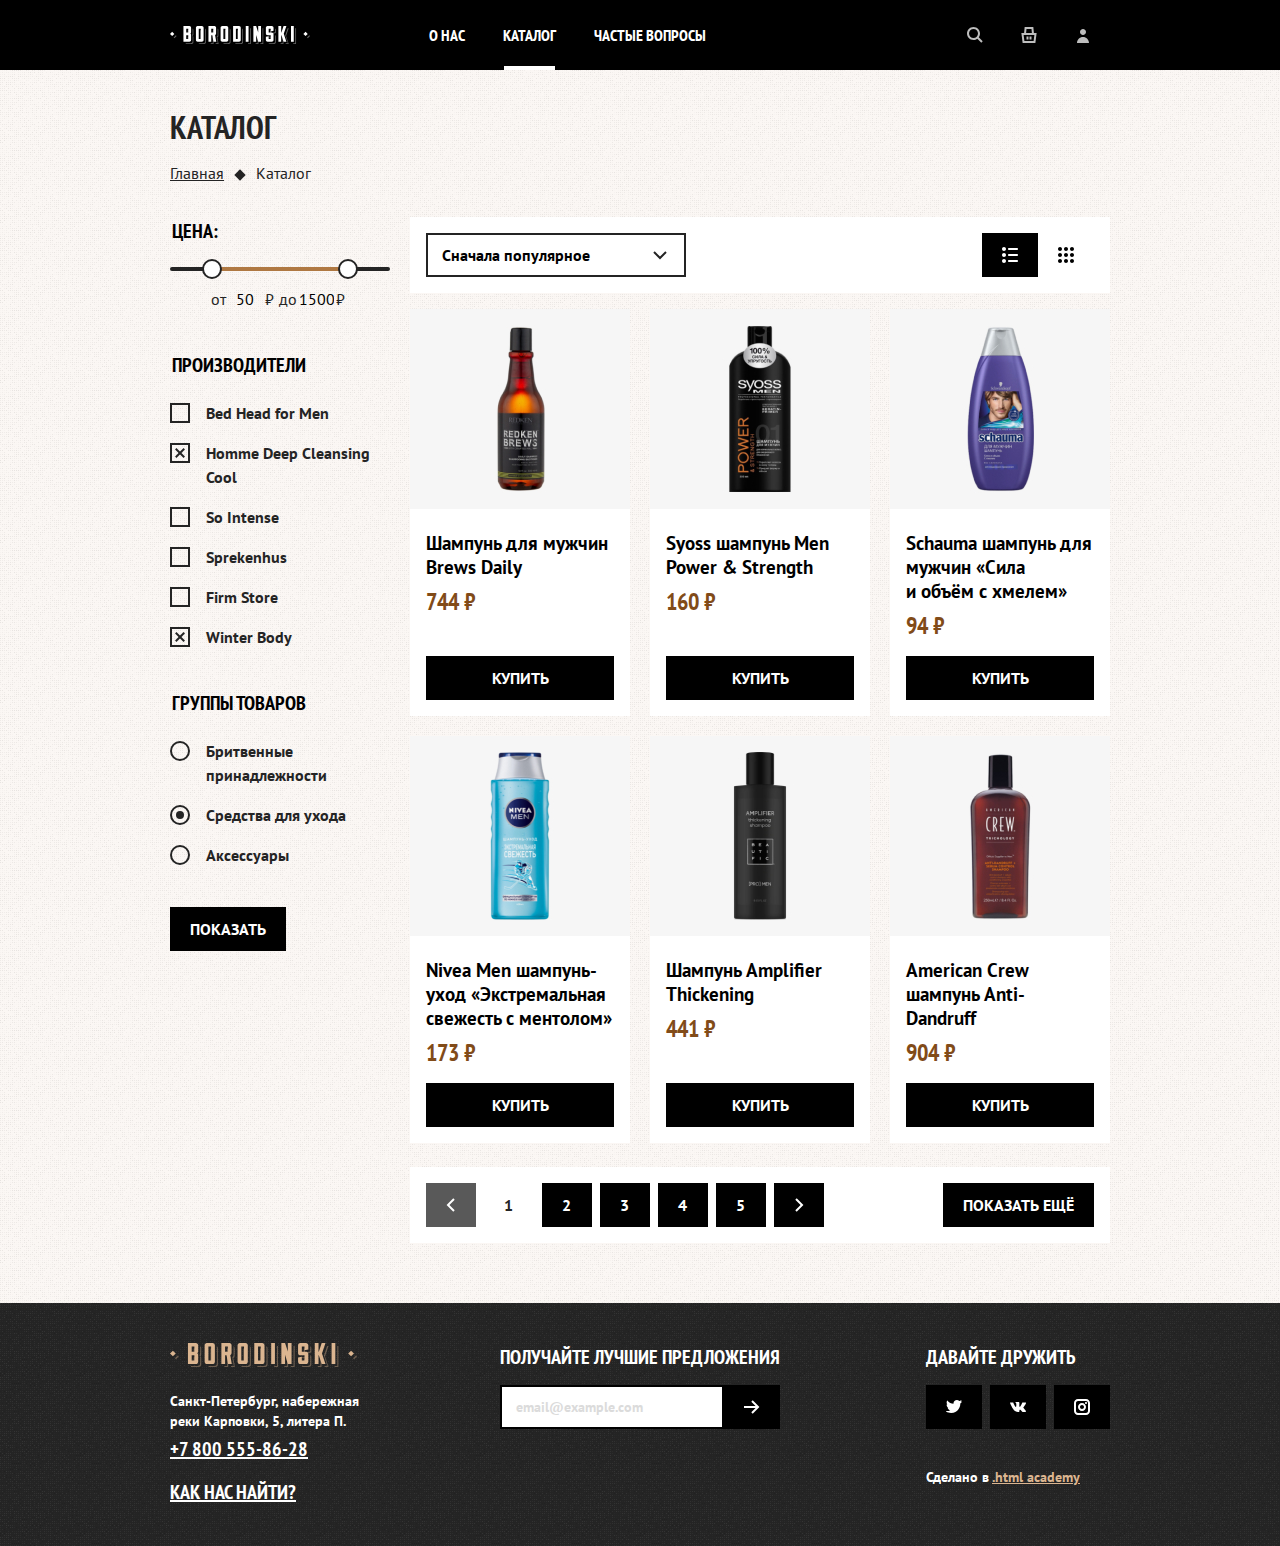
==== commit 3b387014: "feat: add slider, tooltip, filters, forms" ====
--- a/catalog.html
+++ b/catalog.html
@@ -119,108 +119,157 @@
             action="https://echo.htmlacademy.ru/"
             method="get"
           >
-            <fieldset class="catalog-fiter-group">
+            <fieldset class="catalog-filter-group">
+              <legend class="catalog-filter-title">Цена:</legend>
+              <div class="range">
+                <div class="range-scale">
+                  <div class="range-bar">
+                    <button class="range-toggle toggle-min">
+                      <span class="visually-hidden">
+                        Изменить минимальную цену
+                      </span>
+                    </button>
+                    <button class="range-toggle toggle-max">
+                      <span class="visually-hidden">
+                        Изменить максимальную цену
+                      </span>
+                    </button>
+                  </div>
+                </div>
+                <div class="range-wrapper-inputs">
+                  <label class="catalog-filter-label">
+                    от
+                    <input
+                      class="range-input"
+                      type="number"
+                      value="50"
+                      name="min-price"
+                    />₽
+                  </label>
+                  <label class="catalog-filter-label">
+                    до
+                    <input
+                      class="range-input"
+                      type="number"
+                      value="1500"
+                      name="max-price"
+                    />₽
+                  </label>
+                </div>
+              </div>
+            </fieldset>
+
+            <fieldset class="catalog-filter-group">
               <legend class="catalog-filter-title">Производители</legend>
               <ul class="catalog-filter-list">
                 <li class="catalog-filter-item">
-                  <label class="control-label">
-                    <input
-                      class="control-input"
+                  <label class="control">
+                    <input
+                      class="visually-hidden control-input"
                       type="checkbox"
                       name="bed-head-for-men"
                     />
-                    Bed Head for Men
-                  </label>
-                </li>
-                <li class="catalog-filter-item">
-                  <label class="control-label">
-                    <input
-                      class="control-input"
+                    <span class="control-mark"></span>
+                    <span class="control-label">Bed Head for Men</span>
+                  </label>
+                </li>
+                <li class="catalog-filter-item">
+                  <label class="control">
+                    <input
+                      class="visually-hidden control-input"
                       type="checkbox"
                       name="homme-deep-cleansing-cool"
                       checked
                     />
-                    Homme Deep Cleansing Cool
-                  </label>
-                </li>
-                <li class="catalog-filter-item">
-                  <label class="control-label">
-                    <input
-                      class="control-input"
+                    <span class="control-mark"></span>
+                    <span class="control-label">Homme Deep Cleansing Cool</span>
+                  </label>
+                </li>
+                <li class="catalog-filter-item">
+                  <label class="control">
+                    <input
+                      class="visually-hidden control-input"
                       type="checkbox"
                       name="so-intense"
                     />
-                    So Intense
-                  </label>
-                </li>
-                <li class="catalog-filter-item">
-                  <label class="control-label">
-                    <input
-                      class="control-input"
+                    <span class="control-mark"></span>
+                    <span class="control-label">So Intense</span>
+                  </label>
+                </li>
+                <li class="catalog-filter-item">
+                  <label class="control">
+                    <input
+                      class="visually-hidden control-input"
                       type="checkbox"
                       name="sprekenhus"
                     />
-                    Sprekenhus
-                  </label>
-                </li>
-                <li class="catalog-filter-item">
-                  <label class="control-label">
-                    <input
-                      class="control-input"
+                    <span class="control-mark"></span>
+                    <span class="control-label">Sprekenhus</span>
+                  </label>
+                </li>
+                <li class="catalog-filter-item">
+                  <label class="control">
+                    <input
+                      class="visually-hidden control-input"
                       type="checkbox"
                       name="firm-storе"
                     />
-                    Firm Storе
-                  </label>
-                </li>
-                <li class="catalog-filter-item">
-                  <label class="control-label">
-                    <input
-                      class="control-input"
+                    <span class="control-mark"></span>
+                    <span class="control-label">Firm Storе</span>
+                  </label>
+                </li>
+                <li class="catalog-filter-item">
+                  <label class="control">
+                    <input
+                      class="visually-hidden control-input"
                       type="checkbox"
                       name="winter-body"
                       checked
                     />
-                    Winter Body
+                    <span class="control-mark"></span>
+                    <span class="control-label">Winter Body</span>
                   </label>
                 </li>
               </ul>
             </fieldset>
-            <fieldset class="catalog-fiter-group">
+            <fieldset class="catalog-filter-group">
               <legend class="catalog-filter-title">Группы товаров</legend>
               <ul class="catalog-filter-list">
                 <li class="catalog-filter-item">
-                  <label class="control-label">
-                    <input
-                      class="control-input"
+                  <label class="control">
+                    <input
+                      class="visually-hidden control-input"
                       type="radio"
                       name="product-group"
                       value="shaving-supplies"
                     />
-                    Бритвенные принадлежности
-                  </label>
-                </li>
-                <li class="catalog-filter-item">
-                  <label class="control-label">
-                    <input
-                      class="control-input"
+                    <span class="control-mark"></span>
+                    <span class="control-label">Бритвенные принадлежности</span>
+                  </label>
+                </li>
+                <li class="catalog-filter-item">
+                  <label class="control">
+                    <input
+                      class="visually-hidden control-input"
                       type="radio"
                       name="product-group"
                       value="care-products"
                       checked
                     />
-                    Средства для ухода
-                  </label>
-                </li>
-                <li class="catalog-filter-item">
-                  <label class="control-label">
-                    <input
-                      class="control-input"
+                    <span class="control-mark"></span>
+                    <span class="control-label">Средства для ухода</span>
+                  </label>
+                </li>
+                <li class="catalog-filter-item">
+                  <label class="control">
+                    <input
+                      class="visually-hidden control-input"
                       type="radio"
                       name="product-group"
                       value="accessories"
                     />
-                    Аксессуары
+                    <span class="control-mark"></span>
+                    <span class="control-label">Аксессуары</span>
                   </label>
                 </li>
               </ul>
@@ -471,15 +520,19 @@
             action="https://echo.htmlacademy.ru/"
             method="post"
           >
-            <label for="newsletter-email">Email</label>
-            <input
-              class="field"
-              placeholder="email@example.com"
-              type="email"
-              name="newsletter-email"
-              id="newsletter-email"
-              required
-            />
+            <p class="newsletter-email field-group">
+              <label class="visually-hidden" for="newsletter-email">
+                Email
+              </label>
+              <input
+                class="field"
+                placeholder="email@example.com"
+                type="email"
+                name="newsletter-email"
+                id="newsletter-email"
+                required
+              />
+            </p>
             <button class="button newsletter-button" type="submit">
               <span class="visually-hidden">Отправить</span>
             </button>
--- a/styles/styles.css
+++ b/styles/styles.css
@@ -82,6 +82,28 @@
     cursor: pointer;
 }
 
+.button:hover,
+.footer-social-link:hover {
+    background-color: #814b18;
+}
+
+.button:focus,
+.footer-social-link:focus {
+    outline: 2px solid #dbb590;
+    background-color: #4e2e0e;
+}
+
+.button:disabled {
+    color: #e7e7e7;
+    background-color: #595959;
+}
+
+.button:disabled:hover {
+    background-color: #595959;
+    outline: none;
+    cursor: default;
+}
+
 .button + .button {
     margin-left: 16px;
 }
@@ -95,10 +117,20 @@
 }
 
 /* Light */
-.button-light {
+.button-feedback {
     color: #242424;
-    background-color: #ffffff;
-}
+    background-color: #ffffff
+}
+
+.button-feedback:hover {
+    background-color: #dbb590;
+}
+
+.button-feedback:focus {
+    outline: 2px solid #af7842;
+    background-color: #dbb590;
+}
+
 
 /* Pages */
 
@@ -134,6 +166,26 @@
     background-color: #000000;
     text-decoration: none;
     text-transform: uppercase;
+}
+
+.navigation-link-current::before {
+    position: absolute;
+    right: 20px;
+    bottom: 0px;
+    left: 20px;
+    height: 4px;
+    background-color: #ffffff;
+    content: "";
+
+}
+
+.navigation-link:hover {
+    background-color: #595959;
+}
+
+.navigation-link:focus {
+    box-shadow: inset 0 0 0 4px #e7e7e7;
+    outline: none;
 }
 
 .navigation-icon {
@@ -146,6 +198,14 @@
     fill: #BDBDBD;
 }
 
+.navigation-link:hover .navigation-icon {
+    fill: #242424;
+}
+
+.navigation-link:focus .navigation-icon {
+    fill: #dbdbdb;
+}
+
 .navigation-logo {
     display: flex;
     align-items: center;
@@ -154,8 +214,9 @@
 }
 
 .navigation-user {
-    max-width: 250px;
+    width: auto;
     margin-left: auto;
+    max-width: 210px;
 }
 
 .navigation-link-login {
@@ -234,12 +295,25 @@
 
 /* Title */
 .advantages-title {
+    position: relative;
     margin-top: 0;
     margin-bottom: 56px;
     font-family: "PT Sans Narrow", sans-serif;
     font-size: 32px;
     line-height: 35px;
     text-transform: uppercase;
+}
+
+.advantages-title::before {
+    position: absolute;
+    bottom: -40px;
+    left: 50%;
+    width: 18px;
+    height: 18px;
+    margin-left: -9px;
+    background-color: #ffffff;
+    content: "";
+    transform: rotate(45deg);
 }
 
 /* Description */
@@ -256,6 +330,24 @@
     color: #242424;
     background-color: #fbf7f4;
     background-image: url(../images/bg-noisy.png);
+    position: relative;
+}
+
+.index-columns::after {
+    content: "";
+    position: absolute;
+    top: 40px;
+    bottom: 40px;
+    width: 0;
+    border-right: 1px dashed #595959;
+}
+
+.index-columns:first-of-type::after {
+    left: 470px;
+}
+
+.index-columns:last-of-type::after {
+    left: 430px;
 }
 
 .index-columns:last-child {
@@ -292,10 +384,23 @@
 }
 
 .services-item {
+    display: flex;
+    align-items: baseline;
+    justify-content: space-between;
     margin-bottom: 22px;
 }
 
+.services-item::before {
+    flex-grow: 1;
+    order: 2;
+    margin-right: 16px;
+    margin-left: 16px;
+    border-bottom: 2px dotted rgba(89, 89, 89, 0.5);
+    content: "";
+}
+
 .services-price{
+    order: 3;
     color: #af7842;
 }
 
@@ -314,6 +419,86 @@
     text-transform: uppercase;
 }
 
+.slider-image {
+    display: block;
+}
+
+.slider-wrapper {
+    position: relative;
+}
+
+.slider-controls { 
+    position: absolute;
+    top: 50%;
+    display: flex;
+    justify-content: space-between;
+    width: 100%;
+    transform: translateY(-50%);
+
+} 
+
+.slider-button {
+    width: 48px;
+    height: 60px;
+    color: #ffffff;
+    background-color: #000000;
+    border: none;
+    cursor: pointer;
+    background-image: url(../images/icons/arrow-right.svg);
+    background-position: center;
+    background-repeat: no-repeat;
+}
+
+.slider-button:hover {
+    background-color: #814b18;
+}
+
+.slider-button:focus {
+    outline: 2px solid #dbb590;
+    background-color: #4e2e0e;
+}
+
+.slider-prev {
+    transform: rotate(180deg);
+}
+
+.slider-pagination {
+    display: flex;
+    flex-wrap: wrap;
+    justify-content: center;
+    margin: 0;
+    padding: 0;
+    list-style: none;
+}
+
+.slider-pagination-item {
+    margin: 0 4px;
+}
+
+.slider-pagination-button {
+    width: 8px;
+    height: 8px;
+    margin: 0;
+    padding: 0;
+    background-color: #BDBDBD;
+    border: none;
+    border-radius: 50px;
+    cursor: pointer;
+}
+
+.slider-pagination-button:hover {
+    background-color: #af7842;
+}
+
+.slider-pagination-button:focus {
+    background-color: #dbb590;
+    outline: none;
+}
+
+.slider-pagination-button-current {
+    background-color: #242424;
+}
+
 /* Contacts */
 .contacts {
     width: 350px;
@@ -384,6 +569,10 @@
     line-height: 35px;
     font-weight: 700;
     text-transform: uppercase;
+}
+
+.appointment-info {
+    color: #595959;
 }
 
 /* List */
@@ -407,13 +596,99 @@
 .appointment-submit {
     grid-column: 1/-1;
     justify-self: start;
+    margin-top: 9px;
 }
 
 /* Label */
 .form-label {
+    margin-bottom: 8px;
     line-height: 24px;
     font-weight: 700;
     text-transform: uppercase;
+    position: relative;
+}
+
+.tooltip {
+    position: absolute;
+    margin-top: 4px;
+    margin-left: 2px;
+    width: 16px;
+    height: 16px;
+}
+
+.tooltip-toggle {
+    border: none;
+    background-color: transparent;
+    padding: 0;
+    margin: 0;
+    display: block;
+}
+
+.tooltip-icon {
+    width: 100%;
+    height: 100%;
+    fill: #242424;
+    display: block;
+}
+
+.tooltip-toggle:hover .tooltip-icon {
+    fill: #af7842;
+}
+
+.tooltip-text {
+    background-color: #242424;
+    color: #ffffff;
+    font-size: 14px;
+    line-height: 17px;
+    font-weight: normal;
+    text-transform: none;
+    padding: 5px 8px;
+    border-radius: 8px;
+    display: block;
+    width: 160px;
+    position: absolute;
+    bottom: 100%;
+    margin-bottom: 6px;
+    left: 50%;
+    transform: translateX(-50%);
+    z-index: 1;
+    display: none;
+}
+
+.tooltip-toggle:hover + .tooltip-text,
+.tooltip-toggle:focus + .tooltip-text {
+    display: block;
+}
+
+.field {
+    margin: 0;
+    padding: 8px 14px;
+    font: inherit;
+    font-weight: 700;
+    background-color: #ffffff;
+    border: 2px solid #242424;
+}
+
+.field:hover, 
+.field:focus {
+    border-color: #af7842;
+}
+
+.field:focus {
+    outline: 2px solid #dbb590;
+}
+
+.field:disabled, 
+.field:disabled:hover {
+    color: #595959;
+    background-color: #dbb590;
+    border-color: #595959;
+}
+
+
+.field::placeholder {
+    color: #dbdbdb;
+    opacity: 1 ;
 }
 
 /* Page-footer */
@@ -484,6 +759,16 @@
 .newsletter-form {
     display: flex;
 }
+ 
+.newsletter-email {
+    flex-grow: 1;
+    margin: 0;
+}
+
+.newsletter-email .field {
+    width: 192px;
+    border-color: #000000;
+}
 
 .newsletter-button {
     width: 56px;
@@ -571,6 +856,10 @@
     text-transform: uppercase;
 }
 
+.inner-header {
+    margin-bottom: 32px;
+}
+
 /* Breadcrumbs */
 .breadcrumbs {
     color: #242424;
@@ -584,6 +873,25 @@
 .breadcrumbs-link {
     margin-right: 32px;
     color: inherit;
+    position: relative;
+    display: block;
+}
+
+
+.breadcrumbs-link::after {
+    content: "";
+    display: block;
+    position: absolute;
+    top: 10px;
+    right: -20px;
+    width: 8px;
+    height: 8px;
+    background-color: #242424;
+    transform: rotate(45deg);
+}
+
+.breadcrumbs-item:last-child .breadcrumbs-link::after {
+    content: none;
 }
 
 .catalog-products {
@@ -595,6 +903,13 @@
     margin-right: 20px;
 }
 
+.catalog-filter-group {
+    margin: 0;
+    margin-bottom: 40px;
+    padding: 0;
+    border: none;
+}
+
 .catalog-right-column {
     width: 700px;
 }
@@ -607,11 +922,191 @@
     font-weight: 700;
     color: #000000;
     text-transform: uppercase;
+    margin-bottom: 22px;
+}
+
+/* Range */
+
+.range-scale {
+    position: relative;
+    height: 4px;
+    margin-bottom: 16px;
+    background-color: #242424;
+    border-radius: 2px;
+}
+
+.range-bar {
+    position: absolute;
+    width: 136px;
+    height: 4px;
+    left: 42px;
+    background-color: #af7842;
+}
+
+.range-toggle {
+    position: absolute;
+    width: 20px;
+    height: 20px;
+    background: #ffffff;
+    border: 2px solid #242424;
+    border-radius: 50%;
+    cursor: pointer;
+}
+
+.range-toggle:hover {
+    background-color: #dbb590;
+}
+
+.range-toggle:active, 
+.range-toggle:focus {
+    outline: 3px solid #dbb590;
+}
+
+.toggle-min {
+    top: -8px;
+    left: -10px;
+}
+
+.toggle-max {
+    top: -8px;
+    right: -10px;
+}
+
+.range-wrapper-inputs {
+    display: flex;
+    justify-content: center;
+}
+
+.catalog-filter-label {
+    display: flex;
+    margin-right: 5px;
+}
+
+.range-input {
+    width: 35px;
+    padding: 0 2px;
+    font-family: 'PT Sans';
+    font-style: normal;
+    font-weight: 400;
+    font-size: 16px;
+    line-height: 22px;
+    text-align: center;
+    background-color: transparent;
+    border: none;
+    appearance: textfield;
+}
+
+.range-input::-webkit-outer-spin-button,
+.range-input::-webkit-inner-spin-button {
+    appearance: none;
+    margin: 0;
+}
+
+/* Control */
+.control {
+    position: relative;
+    display: block;
+    padding-left: 36px;
+}
+
+.control-mark {
+    position: absolute;
+    top: 2px;
+    left: 0;
+    width: 16px;
+    height: 16px;
+    border: 2px solid #242424;
+}
+
+.control:hover .control-mark {
+    border-color: #814b18;
+}
+
+.control-input:disabled + .control-mark {
+    border-color: #242424;
+}
+
+.control-input[type="checkbox"]:checked + .control-mark::before,
+.control-input[type="checkbox"]:checked + .control-mark::after {
+    position: absolute;
+    top: 7px;
+    left: 2px;
+    width: 12px;
+    height: 2px;
+    background-color: #242424;
+    content: "";
+}
+
+.control-input[type="checkbox"]:checked + .control-mark::before {
+    transform: rotate(45deg);
+}
+
+.control-input[type="checkbox"]:checked + .control-mark::after {
+    transform: rotate(-45deg);
+}
+/* Radio */
+.control-input[type="radio"] + .control-mark {
+    border-radius: 50%;
+}
+
+.control-input[type="radio"]:checked + .control-mark::before {
+    position: absolute;
+    top: 4px;
+    left: 4px;
+    width: 8px;
+    height: 8px;
+    background-color: #242424;
+    border-radius: 50%;
+    content: "";
 }
 
 /* Label */
 .control-label {
-    font-weight: 700;
+    line-height: 22px;
+    font-weight: 700;
+}
+
+.catalog-filter-list {
+    margin: 0;
+    padding: 0;
+    list-style: none;
+}
+
+.catalog-filter-item:not(:last-child) {
+    margin-bottom: 16px;
+}
+
+/* Select */
+
+.select {
+    position: relative;
+    display: flex;
+    align-items: center;
+    width: 260px;
+    margin-right: auto;
+}
+
+.select-control {
+    width: 100%;
+    padding: 8px 14px;
+    padding-right: 48px;
+    font: inherit;
+    font-weight: 700;
+    background-color: #ffffff;
+    border: 2px solid #242424;
+    background-image: url(../images/icons/arrow-down.svg);
+    background-repeat: no-repeat;
+    background-position: right 16px center;
+    appearance: none;
+}
+
+.select-control:hover,
+.select-control:focus {
+    border-color: #af7842;
+}
+
+.select-control:focus {
+    outline: 2px solid #dbb590;
 }
 
 .sorting-container {
@@ -635,16 +1130,38 @@
     background-color: #000000;
 }
 
+.card-grid-toggle:hover {
+    background-color: #814b18;
+}
+
+.card-grid-toggle:focus {
+    outline: 2px solid #dbb590;
+    background-color: #4e2e0e;
+}
+
 .card-grid-toggle svg {
     fill: #ffffff;
 }
 
+.card-grid-toggle:hover svg,
+.card-grid-toggle:focus svg {
+    fill: #ffffff;
+}
+
 .card-grid-toggle-current {
     background-color: #ffffff;
 }
 
+.card-grid-toggle-current:hover {
+    background-color: #000000;
+}
+
 .card-grid-toggle-current svg {
     fill: #000000;
+}
+
+.card-grid-toggle-current:hover svg {
+    fill: #ffffff;
 }
 
  
@@ -757,6 +1274,15 @@
     font-weight: 700;
 }
 
+.pagination-link:hover {
+    background-color: #814b18;
+}
+
+.pagination-link:focus {
+    outline: 2px solid #dbb590;
+    background-color: #4e2e0e
+}
+
 .pagination-current {
     color: #242424;
     background-color: #ffffff;
